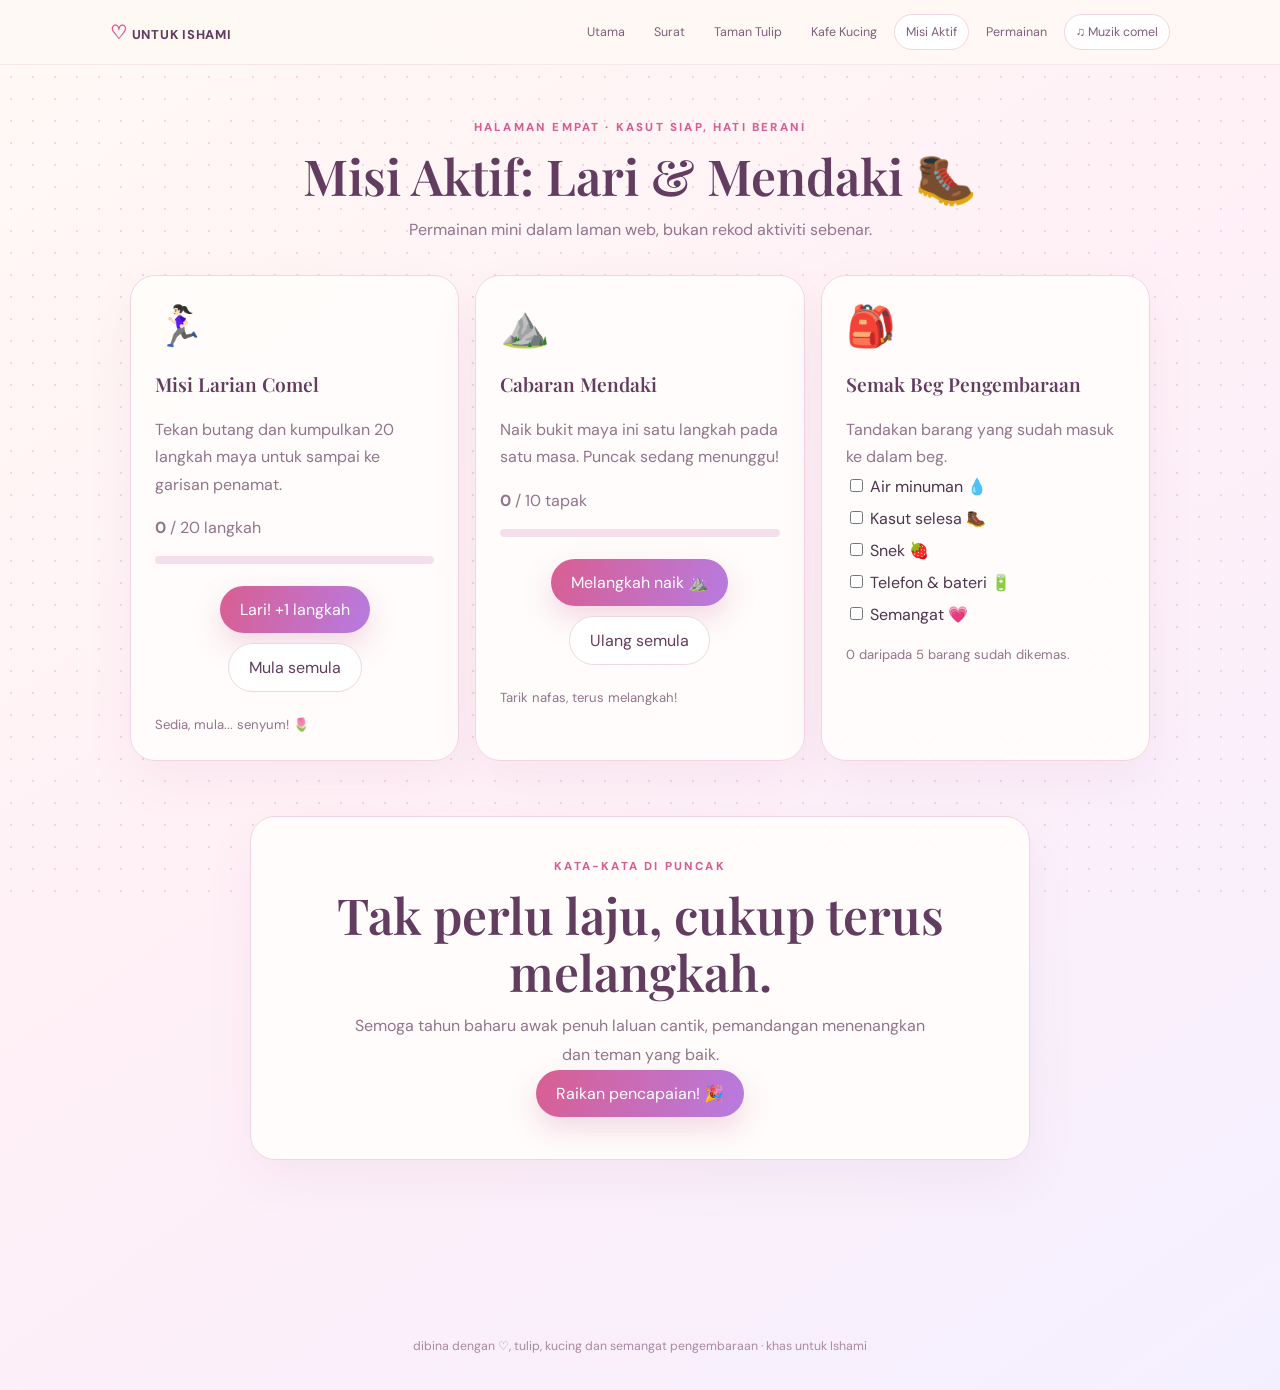
==== adventure.html @ d082b0df "Add files via upload" ====
<!doctype html><html lang="ms"><head><meta charset="utf-8"><meta name="viewport" content="width=device-width,initial-scale=1"><meta name="theme-color" content="#fff4f8"><title>Misi Aktif | Untuk Ishami ♡</title><link rel="stylesheet" href="style.css"></head><body><div class="topbar"><nav class="nav"><a class="brand" href="index.html"><span>♡</span> untuk Ishami</a><div class="navlinks"><a class="" href="index.html">Utama</a><a class="" href="letter.html">Surat</a><a class="" href="garden.html">Taman Tulip</a><a class="" href="cats.html">Kafe Kucing</a><a class="active" href="adventure.html">Misi Aktif</a><a class="" href="wishes.html">Permainan</a><button class="music-btn" id="musicBtn">♫ Muzik comel</button></div></nav></div><main class="section wrap"><div class="section-head"><div class="kicker">halaman empat · kasut siap, hati berani</div><h2>Misi Aktif: Lari & Mendaki 🥾</h2><p class="muted">Permainan mini dalam laman web, bukan rekod aktiviti sebenar.</p></div><div class="grid"><article class="card"><span class="big">🏃🏻‍♀️</span><h3>Misi Larian Comel</h3><p>Tekan butang dan kumpulkan 20 langkah maya untuk sampai ke garisan penamat.</p><div class="divider"></div><p><strong id="runScore">0</strong> / 20 langkah</p><div class="progress"><span id="runProgress"></span></div><div class="actions"><button class="btn" id="runStep">Lari! +1 langkah</button><button class="btn secondary" id="runReset">Mula semula</button></div><p class="tiny" id="runMessage">Sedia, mula... senyum! 🌷</p></article><article class="card"><span class="big">⛰️</span><h3>Cabaran Mendaki</h3><p>Naik bukit maya ini satu langkah pada satu masa. Puncak sedang menunggu!</p><div class="divider"></div><p><strong id="hikeScore">0</strong> / 10 tapak</p><div class="progress"><span id="hikeProgress"></span></div><div class="actions"><button class="btn" id="hikeStep">Melangkah naik ⛰️</button><button class="btn secondary" id="hikeReset">Ulang semula</button></div><p class="tiny" id="hikeMessage">Tarik nafas, terus melangkah!</p></article><article class="card"><span class="big">🎒</span><h3>Semak Beg Pengembaraan</h3><p>Tandakan barang yang sudah masuk ke dalam beg.</p><div class="divider"></div><label><input type="checkbox"> Air minuman 💧</label><br><label><input type="checkbox"> Kasut selesa 🥾</label><br><label><input type="checkbox"> Snek 🍓</label><br><label><input type="checkbox"> Telefon & bateri 🔋</label><br><label><input type="checkbox"> Semangat 💗</label><p class="tiny" id="packMessage">0 daripada 5 barang sudah dikemas.</p></article></div><section class="section"><div class="panel section-head"><div class="kicker">kata-kata di puncak</div><h2>Tak perlu laju, cukup terus melangkah.</h2><p class="muted">Semoga tahun baharu awak penuh laluan cantik, pemandangan menenangkan dan teman yang baik.</p><button class="btn" data-burst>Raikan pencapaian! 🎉</button></div></section></main><script>(function(){let r=0,h=0;function paint(){document.getElementById('runScore').textContent=r;document.getElementById('runProgress').style.width=r/20*100+'%';document.getElementById('runMessage').textContent=r===20?'GARISAN PENAMAT! Hebatnya awak! 🏅':'Teruskan! Setiap langkah bawa awak lebih dekat. 🏃🏻‍♀️';document.getElementById('hikeScore').textContent=h;document.getElementById('hikeProgress').style.width=h/10*100+'%';document.getElementById('hikeMessage').textContent=h===10?'AWAK TIBA DI PUNCAK! Nikmati pemandangan! 🏔️':'Satu langkah lagi menuju puncak. ⛰️'}document.getElementById('runStep').onclick=()=>{if(r<20)r++;paint();if(r===20)burst()};document.getElementById('hikeStep').onclick=()=>{if(h<10)h++;paint();if(h===10)burst()};document.getElementById('runReset').onclick=()=>{r=0;paint()};document.getElementById('hikeReset').onclick=()=>{h=0;paint()};document.querySelectorAll('input[type=checkbox]').forEach(c=>c.onchange=()=>{let n=[...document.querySelectorAll('input[type=checkbox]')].filter(x=>x.checked).length;document.getElementById('packMessage').textContent=n+' daripada 5 barang sudah dikemas.'})})();</script><footer class="footer">dibina dengan ♡, tulip, kucing dan semangat pengembaraan · khas untuk Ishami</footer><script src="script.js"></script></body></html>
---- style.css ----
@import url('https://fonts.googleapis.com/css2?family=DM+Sans:wght@400;600;700&family=Great+Vibes&family=Playfair+Display:wght@500;600;700&display=swap');
:root{--pink:#f5a9c8;--rose:#d85d91;--plum:#633d60;--ink:#4e354d;--muted:#92748b;--line:#f0d5e2}*{box-sizing:border-box}body{margin:0;color:var(--ink);font-family:'DM Sans',sans-serif;background:linear-gradient(145deg,#fff9f5,#fff0f7 50%,#f4efff);min-height:100vh}body:before{content:'';position:fixed;inset:0;z-index:-1;opacity:.22;background-image:radial-gradient(#d85d91 1px,transparent 1px);background-size:22px 22px}a{color:inherit;text-decoration:none}button,input{font:inherit}button{cursor:pointer}.topbar{position:sticky;top:0;background:#fff9f5e8;backdrop-filter:blur(15px);border-bottom:1px solid #f0d5e280;z-index:9}.nav{max-width:1100px;margin:auto;padding:14px 20px;display:flex;justify-content:space-between;align-items:center;gap:12px;flex-wrap:wrap}.brand{font-weight:800;text-transform:uppercase;letter-spacing:.06em;font-size:.8rem;color:var(--plum)}.brand span{color:var(--rose);font-size:1.2rem}.navlinks{display:flex;gap:5px;align-items:center;flex-wrap:wrap}.navlinks a,.music-btn{font-size:.78rem;padding:9px 11px;border:1px solid transparent;border-radius:99px;color:#805f7b;background:transparent}.navlinks a.active,.navlinks a:hover,.music-btn{background:#fff;border-color:var(--line)}.wrap{width:min(1020px,calc(100% - 34px));margin:auto}.hero{min-height:78vh;display:grid;place-items:center;text-align:center;padding:65px 0;position:relative}.hero-inner{max-width:780px;z-index:1}.eyebrow,.kicker{font-size:.72rem;letter-spacing:.19em;text-transform:uppercase;font-weight:800;color:var(--rose)}h1{font:400 clamp(4.5rem,12vw,8rem)/.98 'Great Vibes',cursive;color:#b64d80;margin:20px 0;text-shadow:0 8px 30px #e9a4c633}h2{font:600 clamp(2rem,5vw,3.1rem)/1.15 'Playfair Display',serif;color:var(--plum);margin:12px 0}h3{font:600 1.2rem 'Playfair Display',serif;color:var(--plum)}.lead{font:500 clamp(1.1rem,3vw,1.5rem)/1.6 'Playfair Display',serif;color:#76556e;max-width:650px;margin:0 auto 14px}.muted{color:var(--muted);line-height:1.8}.tiny{font-size:.82rem;color:#987d94;line-height:1.7}.btn{border:0;border-radius:99px;padding:13px 20px;background:linear-gradient(110deg,#d95e91,#b77be1);color:white;box-shadow:0 12px 28px #cf78a044;display:inline-flex;justify-content:center;align-items:center;gap:7px}.btn.secondary{background:#fff;color:var(--plum);border:1px solid var(--line);box-shadow:none}.actions{display:flex;justify-content:center;gap:10px;flex-wrap:wrap;margin:22px 0}.float{position:absolute;animation:drift 6s ease-in-out infinite;font-size:3rem}.f1{top:14%;left:8%}.f2{top:20%;right:8%;animation-delay:-2s}.f3{bottom:12%;left:14%;animation-delay:-3s}.f4{bottom:14%;right:13%;animation-delay:-1s}@keyframes drift{50%{transform:translateY(-16px) rotate(8deg)}}.section{padding:55px 0 75px}.section-head{text-align:center;margin-bottom:30px}.section-head .muted{max-width:600px;margin:auto}.grid{display:grid;grid-template-columns:repeat(3,1fr);gap:16px}.card,.panel{background:#fffdfbe8;border:1px solid var(--line);border-radius:25px;padding:24px;box-shadow:0 18px 50px #9c5b8212}.card{transition:transform .2s}.card:hover{transform:translateY(-5px)}.card .big{font-size:2.5rem;display:block;margin-bottom:12px}.card p{color:var(--muted);line-height:1.7;margin-bottom:0}.panel{max-width:780px;margin:auto;padding:clamp(22px,5vw,42px)}.letter-text{font:1.06rem/2 'Playfair Display',serif;color:#76556e}.signature{font:2.7rem 'Great Vibes',cursive;color:#bd5c8b}.hidden{display:none}.hidden.show{display:block;animation:fade .5s ease}@keyframes fade{from{opacity:0;transform:translateY(10px)}to{opacity:1;transform:translateY(0)}}.footer{text-align:center;padding:28px 14px 36px;color:#aa8aa2;font-size:.77rem}.countdown{display:flex;justify-content:center;gap:9px;flex-wrap:wrap;margin:23px 0}.time-box{min-width:74px;padding:13px;background:#fff;border:1px solid var(--line);border-radius:17px}.time-box strong{display:block;font:600 1.7rem 'Playfair Display',serif;color:#b64d80}.time-box span{font-size:.65rem;text-transform:uppercase;letter-spacing:.1em;color:#96728e}.pill{display:inline-block;padding:7px 11px;background:white;border:1px solid var(--line);border-radius:99px;font-size:.78rem}.garden,.cat-grid{display:grid;grid-template-columns:repeat(4,1fr);gap:12px}.flower,.cat{background:#fff;border:1px solid var(--line);border-radius:22px;padding:17px;text-align:center}.flower{min-height:115px;font-size:2.2rem}.flower small{display:block;font-size:.7rem;color:var(--muted)}.cat-grid{grid-template-columns:repeat(3,1fr)}.cat{cursor:pointer}.cat-face{display:block;font-size:3.5rem}.cat p{font-size:.87rem;color:var(--muted);line-height:1.6}.status{text-align:center;color:var(--rose);font-weight:700;min-height:28px;margin:20px 0}.progress{height:8px;background:#f5dfeb;border-radius:99px;overflow:hidden;margin:15px 0}.progress span{display:block;height:100%;width:0;background:linear-gradient(90deg,#d95e91,#b77be1);transition:width .2s}.jar{display:block;text-align:center;font-size:5rem}.wish-output{text-align:center;min-height:75px;display:grid;place-items:center;font:1.2rem/1.6 'Playfair Display',serif;color:#855d7d}.quiz-options{display:flex;flex-wrap:wrap;justify-content:center;gap:10px;margin:20px 0}.quiz-options button{border:1px solid var(--line);background:#fff;border-radius:99px;padding:11px 15px;color:var(--plum)}.answer{text-align:center;color:var(--rose);min-height:25px}.sparkle{position:fixed;pointer-events:none;z-index:99;font-size:18px;animation:pop 1s forwards}@keyframes pop{to{opacity:0;transform:translate(var(--dx),var(--dy)) rotate(160deg) scale(1.5)}}label{line-height:2}@media(max-width:760px){.nav{align-items:flex-start}.grid{grid-template-columns:1fr}.cat-grid{grid-template-columns:repeat(2,1fr)}.garden{grid-template-columns:repeat(2,1fr)}.float{font-size:2rem}.f1{left:2%}.f2{right:2%}.f3{left:5%}.f4{right:5%}}@media(prefers-reduced-motion:reduce){*{animation-duration:.01ms!important;scroll-behavior:auto!important;transition:none!important}}
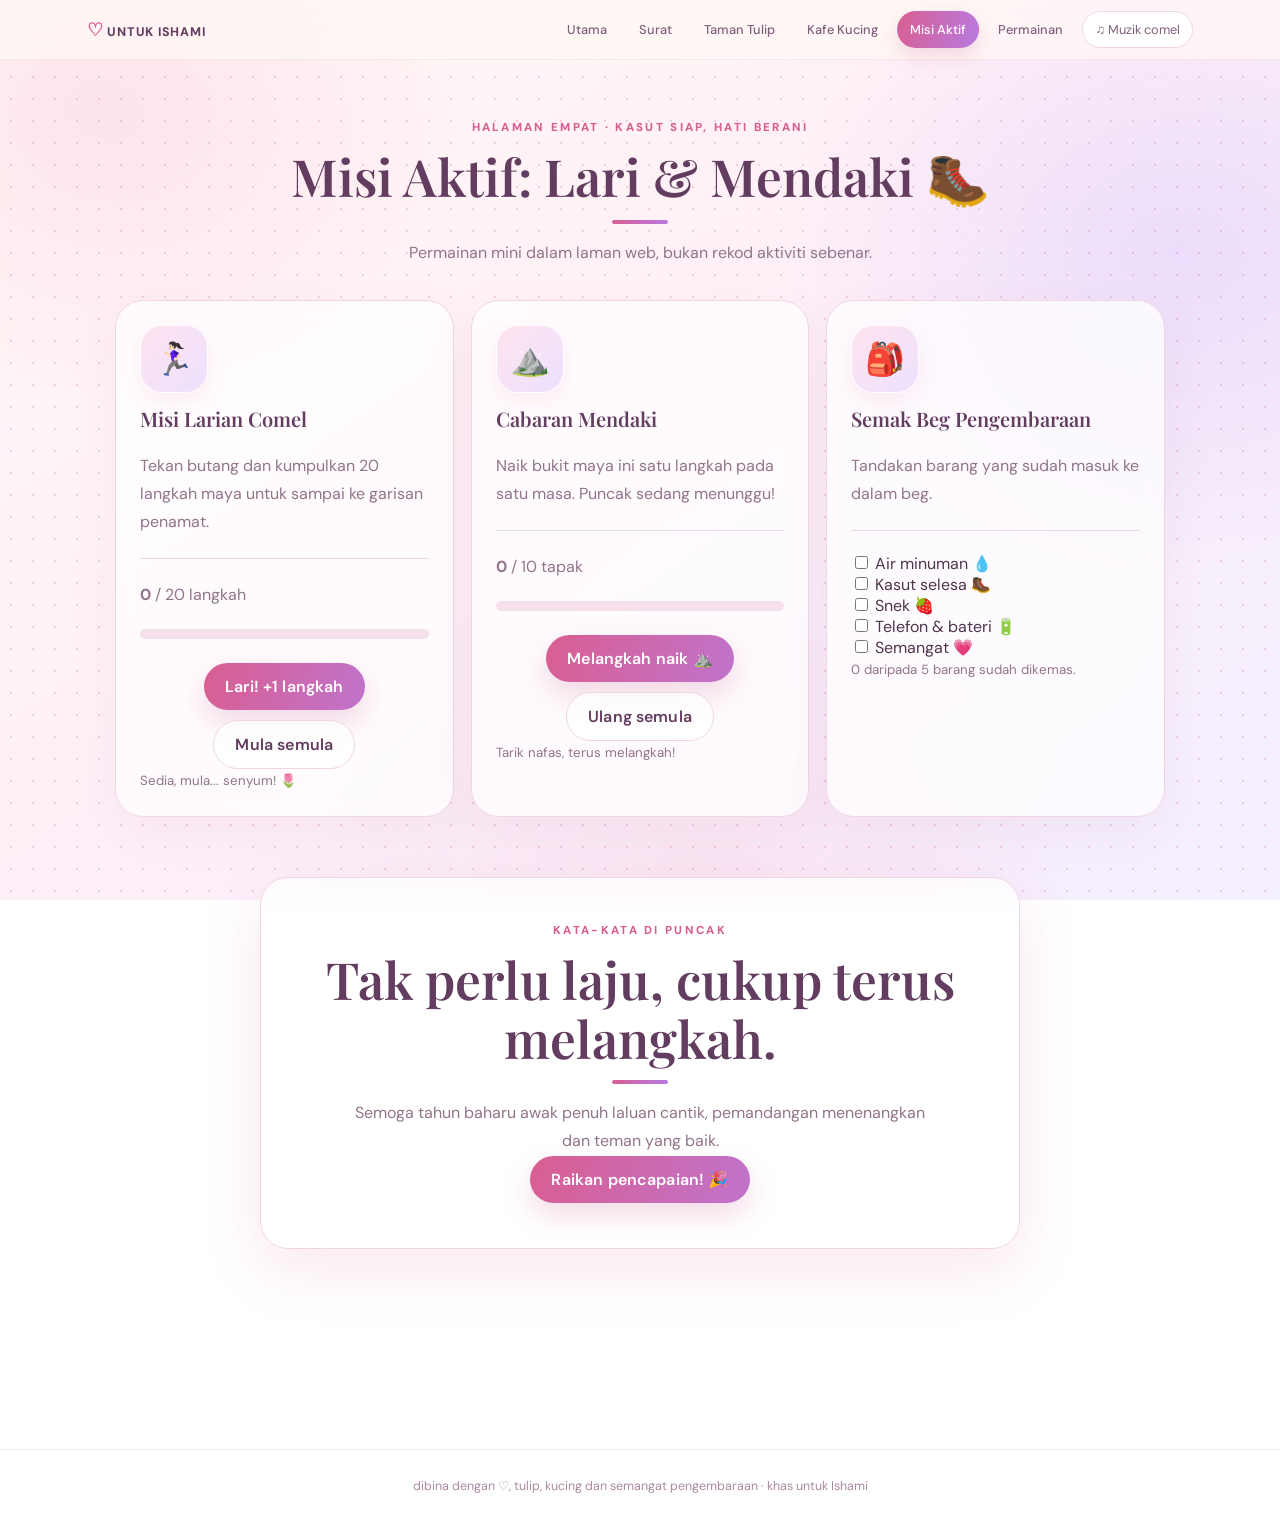
==== commit 76dde05e: "Add files via upload" ====
--- a/adventure.html
+++ b/adventure.html
@@ -1 +1 @@
-<!doctype html><html lang="ms"><head><meta charset="utf-8"><meta name="viewport" content="width=device-width,initial-scale=1"><meta name="theme-color" content="#fff4f8"><title>Misi Aktif | Untuk Ishami ♡</title><link rel="stylesheet" href="style.css"></head><body><div class="topbar"><nav class="nav"><a class="brand" href="index.html"><span>♡</span> untuk Ishami</a><div class="navlinks"><a class="" href="index.html">Utama</a><a class="" href="letter.html">Surat</a><a class="" href="garden.html">Taman Tulip</a><a class="" href="cats.html">Kafe Kucing</a><a class="active" href="adventure.html">Misi Aktif</a><a class="" href="wishes.html">Permainan</a><button class="music-btn" id="musicBtn">♫ Muzik comel</button></div></nav></div><main class="section wrap"><div class="section-head"><div class="kicker">halaman empat · kasut siap, hati berani</div><h2>Misi Aktif: Lari & Mendaki 🥾</h2><p class="muted">Permainan mini dalam laman web, bukan rekod aktiviti sebenar.</p></div><div class="grid"><article class="card"><span class="big">🏃🏻‍♀️</span><h3>Misi Larian Comel</h3><p>Tekan butang dan kumpulkan 20 langkah maya untuk sampai ke garisan penamat.</p><div class="divider"></div><p><strong id="runScore">0</strong> / 20 langkah</p><div class="progress"><span id="runProgress"></span></div><div class="actions"><button class="btn" id="runStep">Lari! +1 langkah</button><button class="btn secondary" id="runReset">Mula semula</button></div><p class="tiny" id="runMessage">Sedia, mula... senyum! 🌷</p></article><article class="card"><span class="big">⛰️</span><h3>Cabaran Mendaki</h3><p>Naik bukit maya ini satu langkah pada satu masa. Puncak sedang menunggu!</p><div class="divider"></div><p><strong id="hikeScore">0</strong> / 10 tapak</p><div class="progress"><span id="hikeProgress"></span></div><div class="actions"><button class="btn" id="hikeStep">Melangkah naik ⛰️</button><button class="btn secondary" id="hikeReset">Ulang semula</button></div><p class="tiny" id="hikeMessage">Tarik nafas, terus melangkah!</p></article><article class="card"><span class="big">🎒</span><h3>Semak Beg Pengembaraan</h3><p>Tandakan barang yang sudah masuk ke dalam beg.</p><div class="divider"></div><label><input type="checkbox"> Air minuman 💧</label><br><label><input type="checkbox"> Kasut selesa 🥾</label><br><label><input type="checkbox"> Snek 🍓</label><br><label><input type="checkbox"> Telefon & bateri 🔋</label><br><label><input type="checkbox"> Semangat 💗</label><p class="tiny" id="packMessage">0 daripada 5 barang sudah dikemas.</p></article></div><section class="section"><div class="panel section-head"><div class="kicker">kata-kata di puncak</div><h2>Tak perlu laju, cukup terus melangkah.</h2><p class="muted">Semoga tahun baharu awak penuh laluan cantik, pemandangan menenangkan dan teman yang baik.</p><button class="btn" data-burst>Raikan pencapaian! 🎉</button></div></section></main><script>(function(){let r=0,h=0;function paint(){document.getElementById('runScore').textContent=r;document.getElementById('runProgress').style.width=r/20*100+'%';document.getElementById('runMessage').textContent=r===20?'GARISAN PENAMAT! Hebatnya awak! 🏅':'Teruskan! Setiap langkah bawa awak lebih dekat. 🏃🏻‍♀️';document.getElementById('hikeScore').textContent=h;document.getElementById('hikeProgress').style.width=h/10*100+'%';document.getElementById('hikeMessage').textContent=h===10?'AWAK TIBA DI PUNCAK! Nikmati pemandangan! 🏔️':'Satu langkah lagi menuju puncak. ⛰️'}document.getElementById('runStep').onclick=()=>{if(r<20)r++;paint();if(r===20)burst()};document.getElementById('hikeStep').onclick=()=>{if(h<10)h++;paint();if(h===10)burst()};document.getElementById('runReset').onclick=()=>{r=0;paint()};document.getElementById('hikeReset').onclick=()=>{h=0;paint()};document.querySelectorAll('input[type=checkbox]').forEach(c=>c.onchange=()=>{let n=[...document.querySelectorAll('input[type=checkbox]')].filter(x=>x.checked).length;document.getElementById('packMessage').textContent=n+' daripada 5 barang sudah dikemas.'})})();</script><footer class="footer">dibina dengan ♡, tulip, kucing dan semangat pengembaraan · khas untuk Ishami</footer><script src="script.js"></script></body></html>+<!doctype html><html lang="ms"><head><meta charset="utf-8"><meta name="viewport" content="width=device-width,initial-scale=1"><meta name="theme-color" content="#fff4f8"><title>Misi Aktif | Untuk Ishami ♡</title><script src="lock.js"></script><link rel="stylesheet" href="style.css"></head><body><div class="topbar"><nav class="nav"><a class="brand" href="index.html"><span>♡</span> untuk Ishami</a><div class="navlinks"><a class="" href="index.html">Utama</a><a class="" href="letter.html">Surat</a><a class="" href="garden.html">Taman Tulip</a><a class="" href="cats.html">Kafe Kucing</a><a class="active" href="adventure.html">Misi Aktif</a><a class="" href="wishes.html">Permainan</a><button class="music-btn" id="musicBtn">♫ Muzik comel</button></div></nav></div><main class="section wrap"><div class="section-head"><div class="kicker">halaman empat · kasut siap, hati berani</div><h2>Misi Aktif: Lari & Mendaki 🥾</h2><p class="muted">Permainan mini dalam laman web, bukan rekod aktiviti sebenar.</p></div><div class="grid"><article class="card"><span class="big">🏃🏻‍♀️</span><h3>Misi Larian Comel</h3><p>Tekan butang dan kumpulkan 20 langkah maya untuk sampai ke garisan penamat.</p><div class="divider"></div><p><strong id="runScore">0</strong> / 20 langkah</p><div class="progress"><span id="runProgress"></span></div><div class="actions"><button class="btn" id="runStep">Lari! +1 langkah</button><button class="btn secondary" id="runReset">Mula semula</button></div><p class="tiny" id="runMessage">Sedia, mula... senyum! 🌷</p></article><article class="card"><span class="big">⛰️</span><h3>Cabaran Mendaki</h3><p>Naik bukit maya ini satu langkah pada satu masa. Puncak sedang menunggu!</p><div class="divider"></div><p><strong id="hikeScore">0</strong> / 10 tapak</p><div class="progress"><span id="hikeProgress"></span></div><div class="actions"><button class="btn" id="hikeStep">Melangkah naik ⛰️</button><button class="btn secondary" id="hikeReset">Ulang semula</button></div><p class="tiny" id="hikeMessage">Tarik nafas, terus melangkah!</p></article><article class="card"><span class="big">🎒</span><h3>Semak Beg Pengembaraan</h3><p>Tandakan barang yang sudah masuk ke dalam beg.</p><div class="divider"></div><label><input type="checkbox"> Air minuman 💧</label><br><label><input type="checkbox"> Kasut selesa 🥾</label><br><label><input type="checkbox"> Snek 🍓</label><br><label><input type="checkbox"> Telefon & bateri 🔋</label><br><label><input type="checkbox"> Semangat 💗</label><p class="tiny" id="packMessage">0 daripada 5 barang sudah dikemas.</p></article></div><section class="section"><div class="panel section-head"><div class="kicker">kata-kata di puncak</div><h2>Tak perlu laju, cukup terus melangkah.</h2><p class="muted">Semoga tahun baharu awak penuh laluan cantik, pemandangan menenangkan dan teman yang baik.</p><button class="btn" data-burst>Raikan pencapaian! 🎉</button></div></section></main><script>(function(){let r=0,h=0;function paint(){document.getElementById('runScore').textContent=r;document.getElementById('runProgress').style.width=r/20*100+'%';document.getElementById('runMessage').textContent=r===20?'GARISAN PENAMAT! Hebatnya awak! 🏅':'Teruskan! Setiap langkah bawa awak lebih dekat. 🏃🏻‍♀️';document.getElementById('hikeScore').textContent=h;document.getElementById('hikeProgress').style.width=h/10*100+'%';document.getElementById('hikeMessage').textContent=h===10?'AWAK TIBA DI PUNCAK! Nikmati pemandangan! 🏔️':'Satu langkah lagi menuju puncak. ⛰️'}document.getElementById('runStep').onclick=()=>{if(r<20)r++;paint();if(r===20)burst()};document.getElementById('hikeStep').onclick=()=>{if(h<10)h++;paint();if(h===10)burst()};document.getElementById('runReset').onclick=()=>{r=0;paint()};document.getElementById('hikeReset').onclick=()=>{h=0;paint()};document.querySelectorAll('input[type=checkbox]').forEach(c=>c.onchange=()=>{let n=[...document.querySelectorAll('input[type=checkbox]')].filter(x=>x.checked).length;document.getElementById('packMessage').textContent=n+' daripada 5 barang sudah dikemas.'})})();</script><footer class="footer">dibina dengan ♡, tulip, kucing dan semangat pengembaraan · khas untuk Ishami</footer><script src="script.js"></script></body></html>
--- a/style.css
+++ b/style.css
@@ -1,2 +1,72 @@
-@import url('https://fonts.googleapis.com/css2?family=DM+Sans:wght@400;600;700&family=Great+Vibes&family=Playfair+Display:wght@500;600;700&display=swap');
-:root{--pink:#f5a9c8;--rose:#d85d91;--plum:#633d60;--ink:#4e354d;--muted:#92748b;--line:#f0d5e2}*{box-sizing:border-box}body{margin:0;color:var(--ink);font-family:'DM Sans',sans-serif;background:linear-gradient(145deg,#fff9f5,#fff0f7 50%,#f4efff);min-height:100vh}body:before{content:'';position:fixed;inset:0;z-index:-1;opacity:.22;background-image:radial-gradient(#d85d91 1px,transparent 1px);background-size:22px 22px}a{color:inherit;text-decoration:none}button,input{font:inherit}button{cursor:pointer}.topbar{position:sticky;top:0;background:#fff9f5e8;backdrop-filter:blur(15px);border-bottom:1px solid #f0d5e280;z-index:9}.nav{max-width:1100px;margin:auto;padding:14px 20px;display:flex;justify-content:space-between;align-items:center;gap:12px;flex-wrap:wrap}.brand{font-weight:800;text-transform:uppercase;letter-spacing:.06em;font-size:.8rem;color:var(--plum)}.brand span{color:var(--rose);font-size:1.2rem}.navlinks{display:flex;gap:5px;align-items:center;flex-wrap:wrap}.navlinks a,.music-btn{font-size:.78rem;padding:9px 11px;border:1px solid transparent;border-radius:99px;color:#805f7b;background:transparent}.navlinks a.active,.navlinks a:hover,.music-btn{background:#fff;border-color:var(--line)}.wrap{width:min(1020px,calc(100% - 34px));margin:auto}.hero{min-height:78vh;display:grid;place-items:center;text-align:center;padding:65px 0;position:relative}.hero-inner{max-width:780px;z-index:1}.eyebrow,.kicker{font-size:.72rem;letter-spacing:.19em;text-transform:uppercase;font-weight:800;color:var(--rose)}h1{font:400 clamp(4.5rem,12vw,8rem)/.98 'Great Vibes',cursive;color:#b64d80;margin:20px 0;text-shadow:0 8px 30px #e9a4c633}h2{font:600 clamp(2rem,5vw,3.1rem)/1.15 'Playfair Display',serif;color:var(--plum);margin:12px 0}h3{font:600 1.2rem 'Playfair Display',serif;color:var(--plum)}.lead{font:500 clamp(1.1rem,3vw,1.5rem)/1.6 'Playfair Display',serif;color:#76556e;max-width:650px;margin:0 auto 14px}.muted{color:var(--muted);line-height:1.8}.tiny{font-size:.82rem;color:#987d94;line-height:1.7}.btn{border:0;border-radius:99px;padding:13px 20px;background:linear-gradient(110deg,#d95e91,#b77be1);color:white;box-shadow:0 12px 28px #cf78a044;display:inline-flex;justify-content:center;align-items:center;gap:7px}.btn.secondary{background:#fff;color:var(--plum);border:1px solid var(--line);box-shadow:none}.actions{display:flex;justify-content:center;gap:10px;flex-wrap:wrap;margin:22px 0}.float{position:absolute;animation:drift 6s ease-in-out infinite;font-size:3rem}.f1{top:14%;left:8%}.f2{top:20%;right:8%;animation-delay:-2s}.f3{bottom:12%;left:14%;animation-delay:-3s}.f4{bottom:14%;right:13%;animation-delay:-1s}@keyframes drift{50%{transform:translateY(-16px) rotate(8deg)}}.section{padding:55px 0 75px}.section-head{text-align:center;margin-bottom:30px}.section-head .muted{max-width:600px;margin:auto}.grid{display:grid;grid-template-columns:repeat(3,1fr);gap:16px}.card,.panel{background:#fffdfbe8;border:1px solid var(--line);border-radius:25px;padding:24px;box-shadow:0 18px 50px #9c5b8212}.card{transition:transform .2s}.card:hover{transform:translateY(-5px)}.card .big{font-size:2.5rem;display:block;margin-bottom:12px}.card p{color:var(--muted);line-height:1.7;margin-bottom:0}.panel{max-width:780px;margin:auto;padding:clamp(22px,5vw,42px)}.letter-text{font:1.06rem/2 'Playfair Display',serif;color:#76556e}.signature{font:2.7rem 'Great Vibes',cursive;color:#bd5c8b}.hidden{display:none}.hidden.show{display:block;animation:fade .5s ease}@keyframes fade{from{opacity:0;transform:translateY(10px)}to{opacity:1;transform:translateY(0)}}.footer{text-align:center;padding:28px 14px 36px;color:#aa8aa2;font-size:.77rem}.countdown{display:flex;justify-content:center;gap:9px;flex-wrap:wrap;margin:23px 0}.time-box{min-width:74px;padding:13px;background:#fff;border:1px solid var(--line);border-radius:17px}.time-box strong{display:block;font:600 1.7rem 'Playfair Display',serif;color:#b64d80}.time-box span{font-size:.65rem;text-transform:uppercase;letter-spacing:.1em;color:#96728e}.pill{display:inline-block;padding:7px 11px;background:white;border:1px solid var(--line);border-radius:99px;font-size:.78rem}.garden,.cat-grid{display:grid;grid-template-columns:repeat(4,1fr);gap:12px}.flower,.cat{background:#fff;border:1px solid var(--line);border-radius:22px;padding:17px;text-align:center}.flower{min-height:115px;font-size:2.2rem}.flower small{display:block;font-size:.7rem;color:var(--muted)}.cat-grid{grid-template-columns:repeat(3,1fr)}.cat{cursor:pointer}.cat-face{display:block;font-size:3.5rem}.cat p{font-size:.87rem;color:var(--muted);line-height:1.6}.status{text-align:center;color:var(--rose);font-weight:700;min-height:28px;margin:20px 0}.progress{height:8px;background:#f5dfeb;border-radius:99px;overflow:hidden;margin:15px 0}.progress span{display:block;height:100%;width:0;background:linear-gradient(90deg,#d95e91,#b77be1);transition:width .2s}.jar{display:block;text-align:center;font-size:5rem}.wish-output{text-align:center;min-height:75px;display:grid;place-items:center;font:1.2rem/1.6 'Playfair Display',serif;color:#855d7d}.quiz-options{display:flex;flex-wrap:wrap;justify-content:center;gap:10px;margin:20px 0}.quiz-options button{border:1px solid var(--line);background:#fff;border-radius:99px;padding:11px 15px;color:var(--plum)}.answer{text-align:center;color:var(--rose);min-height:25px}.sparkle{position:fixed;pointer-events:none;z-index:99;font-size:18px;animation:pop 1s forwards}@keyframes pop{to{opacity:0;transform:translate(var(--dx),var(--dy)) rotate(160deg) scale(1.5)}}label{line-height:2}@media(max-width:760px){.nav{align-items:flex-start}.grid{grid-template-columns:1fr}.cat-grid{grid-template-columns:repeat(2,1fr)}.garden{grid-template-columns:repeat(2,1fr)}.float{font-size:2rem}.f1{left:2%}.f2{right:2%}.f3{left:5%}.f4{right:5%}}@media(prefers-reduced-motion:reduce){*{animation-duration:.01ms!important;scroll-behavior:auto!important;transition:none!important}}+
+@import url('https://fonts.googleapis.com/css2?family=DM+Sans:wght@400;500;600;700&family=Great+Vibes&family=Playfair+Display:wght@500;600;700&display=swap');
+:root{--rose:#d85d91;--rose2:#f5a9c8;--plum:#633d60;--ink:#4e354d;--muted:#92748b;--cream:#fff9f5;--lilac:#eee5ff;--card:#fffdfbe8;--line:#f0d5e2;--shadow:0 18px 50px #9c5b8212}
+*{box-sizing:border-box}html{scroll-behavior:smooth}body{margin:0;min-height:100vh;color:var(--ink);font-family:"DM Sans",sans-serif;background:linear-gradient(145deg,#fff9f5,#fff0f7 48%,#f4efff);overflow-x:hidden}
+body:before{content:"";position:fixed;inset:0;z-index:-1;pointer-events:none;opacity:.25;background-image:radial-gradient(#d85d91 1px,transparent 1px);background-size:22px 22px}
+a{color:inherit;text-decoration:none}button,input{font:inherit}button{cursor:pointer}.topbar{position:sticky;top:0;z-index:20;background:#fff9f5d9;backdrop-filter:blur(16px);border-bottom:1px solid #f0d5e280}.nav{max-width:1150px;margin:auto;padding:13px 22px;display:flex;align-items:center;justify-content:space-between;gap:15px}.brand{font-weight:800;letter-spacing:.06em;font-size:.78rem;text-transform:uppercase;color:var(--plum);white-space:nowrap}.brand span{color:var(--rose);font-size:1.1rem}.navlinks{display:flex;gap:6px;align-items:center;flex-wrap:wrap;justify-content:flex-end}.navlinks a,.music-btn{padding:9px 12px;border-radius:999px;font-size:.8rem;color:#805f7b;border:1px solid transparent;background:transparent}.navlinks a:hover,.navlinks a.active{background:#fff;border-color:var(--line);color:var(--rose)}.music-btn{background:#fff;border-color:var(--line)}.wrap{width:min(1050px,calc(100% - 36px));margin:auto}.hero{min-height:78vh;display:grid;place-items:center;text-align:center;padding:75px 0 65px;position:relative}.hero-inner{max-width:800px;position:relative;z-index:1}.eyebrow,.kicker{font-size:.72rem;letter-spacing:.2em;text-transform:uppercase;font-weight:800;color:var(--rose)}h1,h2,h3,p{margin-top:0}h1{font:400 clamp(4.5rem,12vw,8.8rem)/.98 "Great Vibes",cursive;color:#b64d80;margin:20px 0;text-shadow:0 8px 30px #e9a4c633}h2{font:600 clamp(2rem,5vw,3.2rem)/1.15 "Playfair Display",serif;color:var(--plum);margin:12px 0 15px}h3{font:600 1.25rem "Playfair Display",serif;color:var(--plum)}.lead{font:500 clamp(1.1rem,3vw,1.55rem)/1.6 "Playfair Display",serif;color:#76556e;max-width:650px;margin:0 auto 15px}.muted{color:var(--muted);line-height:1.8}.btn{border:0;border-radius:999px;padding:13px 21px;background:linear-gradient(110deg,#d95e91,#b77be1);color:white;box-shadow:0 12px 28px #cf78a044;display:inline-flex;align-items:center;justify-content:center;gap:8px;transition:transform .2s,box-shadow .2s}.btn:hover{transform:translateY(-3px);box-shadow:0 16px 34px #cf78a066}.btn.secondary{background:#fff;color:var(--plum);border:1px solid var(--line);box-shadow:none}.actions{display:flex;justify-content:center;gap:10px;flex-wrap:wrap;margin-top:24px}.float{position:absolute;user-select:none;animation:drift 6s ease-in-out infinite;filter:drop-shadow(0 6px 8px #d879a533)}.f1{top:15%;left:9%;font-size:3.4rem}.f2{top:22%;right:10%;font-size:2.8rem;animation-delay:-2s}.f3{bottom:12%;left:16%;font-size:2.4rem;animation-delay:-3s}.f4{bottom:15%;right:14%;font-size:3.1rem;animation-delay:-1s}@keyframes drift{0%,100%{transform:translateY(0) rotate(-7deg)}50%{transform:translateY(-15px) rotate(8deg)}}.section{padding:60px 0 85px}.section-head{text-align:center;margin-bottom:32px}.section-head .muted{max-width:580px;margin:0 auto}.grid{display:grid;grid-template-columns:repeat(3,minmax(0,1fr));gap:17px}.card{background:var(--card);border:1px solid var(--line);border-radius:25px;padding:24px;box-shadow:var(--shadow);transition:transform .25s,border-color .25s}.card:hover{transform:translateY(-5px);border-color:#e8b6cc}.card .big{font-size:2.5rem;display:block;margin-bottom:12px}.card p{color:var(--muted);line-height:1.75;margin-bottom:0}.panel{max-width:760px;margin:0 auto;background:var(--card);border:1px solid var(--line);border-radius:28px;padding:clamp(24px,5vw,45px);box-shadow:var(--shadow)}.letter-text{font:1.08rem/2 "Playfair Display",serif;color:#76556e}.signature{font:2.7rem "Great Vibes",cursive;color:#bd5c8b;margin-top:18px}.hidden{display:none}.hidden.show{display:block;animation:fadeUp .5s ease both}@keyframes fadeUp{from{opacity:0;transform:translateY(10px)}to{opacity:1;transform:translateY(0)}}.footer{text-align:center;color:#aa8aa2;font-size:.78rem;padding:28px 15px 36px}.pill{display:inline-block;padding:7px 11px;border-radius:999px;background:#fff;border:1px solid var(--line);font-size:.78rem;color:#946a8a}.countdown{display:flex;justify-content:center;gap:10px;flex-wrap:wrap;margin:25px 0}.time-box{min-width:78px;padding:14px 12px;border-radius:18px;background:#fff;border:1px solid var(--line)}.time-box strong{display:block;font:600 1.8rem "Playfair Display",serif;color:#b64d80}.time-box span{font-size:.68rem;text-transform:uppercase;letter-spacing:.12em;color:#96728e}.tiny{font-size:.83rem;color:#987d94;line-height:1.7}.divider{height:1px;background:var(--line);margin:22px 0}.garden{display:grid;grid-template-columns:repeat(4,1fr);gap:12px}.flower{border:1px solid var(--line);border-radius:22px;min-height:130px;background:#fffdfb;display:grid;place-items:center;font-size:2.6rem;transition:transform .2s;position:relative}.flower:hover{transform:rotate(-4deg) scale(1.04)}.flower small{display:block;font-size:.72rem;color:var(--muted);text-align:center;margin-top:5px}.flower .flower-content{text-align:center}.cat-grid{display:grid;grid-template-columns:repeat(3,1fr);gap:14px}.cat{background:#fff;border:1px solid var(--line);border-radius:25px;padding:20px;text-align:center;cursor:pointer;transition:transform .2s}.cat:hover{transform:translateY(-5px) rotate(1deg)}.cat-face{font-size:4rem;display:block}.cat p{color:var(--muted);font-size:.9rem;line-height:1.6}.cat-status{min-height:25px;text-align:center;color:var(--rose);margin-top:20px;font-weight:700}.book-list{display:grid;grid-template-columns:repeat(2,1fr);gap:14px}.book{display:flex;gap:16px;align-items:center;background:#fff;border:1px solid var(--line);border-radius:22px;padding:18px}.book-cover{width:64px;height:90px;flex-shrink:0;border-radius:8px 12px 12px 8px;background:linear-gradient(135deg,#e9c1d5,#b9a4e5);box-shadow:inset 5px 0 #ffffff66;display:grid;place-items:center;font-size:1.8rem}.book:nth-child(2n) .book-cover{background:linear-gradient(135deg,#f4d7a7,#e9a9bd)}.book:nth-child(3n) .book-cover{background:linear-gradient(135deg,#c7e5d5,#b3b0e7)}.book h3{margin:0 0 6px}.book p{font-size:.85rem;color:var(--muted);line-height:1.6;margin:0}.jar{font-size:5rem;display:block;text-align:center;filter:drop-shadow(0 12px 14px #b67ba233)}.wish-output{min-height:95px;display:grid;place-items:center;text-align:center;font:1.25rem/1.6 "Playfair Display",serif;color:#855d7d;margin:18px 0}.quiz-options{display:flex;flex-wrap:wrap;justify-content:center;gap:10px;margin:22px 0}.quiz-options button{border:1px solid var(--line);background:#fff;border-radius:999px;padding:11px 16px;color:var(--plum)}.quiz-options button:hover,.quiz-options button.chosen{background:#fce7f0;border-color:#e9a3c0}.answer{min-height:26px;text-align:center;color:var(--rose);font-weight:700}.sparkle{position:fixed;pointer-events:none;z-index:99;font-size:18px;animation:pop 1s ease-out forwards}@keyframes pop{0%{opacity:1;transform:translate(0,0) scale(.5)}100%{opacity:0;transform:translate(var(--dx),var(--dy)) rotate(160deg) scale(1.5)}}.progress{height:8px;background:#f5dfeb;border-radius:99px;overflow:hidden;margin:20px 0}.progress span{display:block;height:100%;width:0;background:linear-gradient(90deg,#d95e91,#b77be1);transition:width .3s}.endcap{text-align:center;padding:30px 0}.endcap .end-emoji{font-size:2.4rem}@media(max-width:760px){.nav{align-items:flex-start;flex-direction:column}.navlinks{justify-content:flex-start}.navlinks a{padding:8px 10px}.grid{grid-template-columns:1fr}.cat-grid{grid-template-columns:repeat(2,1fr)}.garden{grid-template-columns:repeat(2,1fr)}.book-list{grid-template-columns:1fr}.f1{left:3%;top:13%}.f2{right:3%;top:18%}.f3{left:5%;bottom:8%}.f4{right:5%;bottom:9%}.hero{min-height:75vh}}@media(prefers-reduced-motion:reduce){*,*:before,*:after{animation-duration:.01ms!important;animation-iteration-count:1!important;scroll-behavior:auto!important;transition:none!important}}
+
+/* ===================== GUI UPGRADE ===================== */
+:root{--grad:linear-gradient(110deg,#d95e91,#b77be1);--glass:#ffffffb8;--glow:0 20px 60px #d85d9126}
+body{background:linear-gradient(145deg,#fff9f5,#fff0f7 45%,#f4efff) fixed}
+body:after{content:"";position:fixed;inset:0;z-index:-2;pointer-events:none;background:
+ radial-gradient(520px 420px at 8% 12%,#f9c6dc66,transparent 70%),
+ radial-gradient(560px 460px at 92% 28%,#d3c0ff66,transparent 70%),
+ radial-gradient(520px 420px at 55% 98%,#ffd9e866,transparent 70%)}
+:focus-visible{outline:3px solid #d85d9166;outline-offset:3px;border-radius:12px}
+
+/* nav */
+.topbar{background:#fff9f5b3;backdrop-filter:blur(18px) saturate(1.4)}
+.nav{padding:11px 22px}
+.navlinks a{transition:all .2s;font-weight:500}
+.navlinks a.active{background:var(--grad);color:#fff;border-color:transparent;box-shadow:0 8px 18px #cf78a040}
+.navlinks a:not(.active):hover{transform:translateY(-1px)}
+.music-btn{transition:all .2s}.music-btn:hover,.music-btn[aria-pressed=true]{background:#fce7f0;border-color:#e9a3c0;color:var(--rose)}
+
+/* hero */
+.eyebrow{display:inline-block;padding:7px 14px;border-radius:999px;background:var(--glass);border:1px solid var(--line);box-shadow:0 6px 18px #d85d9110}
+h1{background:linear-gradient(120deg,#c9457f,#a56ad8);-webkit-background-clip:text;background-clip:text;color:transparent;text-shadow:none;filter:drop-shadow(0 8px 22px #e9a4c64d);padding:0 .1em}
+.hero-inner>*{animation:fadeUp .8s ease both}
+.hero-inner>*:nth-child(2){animation-delay:.08s}.hero-inner>*:nth-child(3){animation-delay:.16s}.hero-inner>*:nth-child(4){animation-delay:.24s}.hero-inner>*:nth-child(5){animation-delay:.32s}.hero-inner>*:nth-child(6){animation-delay:.4s}.hero-inner>*:nth-child(7){animation-delay:.48s}
+.btn{font-weight:600;letter-spacing:.01em;background-size:140% 100%;background-position:0 0}
+.btn:hover{background-position:100% 0}.btn:active{transform:translateY(-1px) scale(.98)}
+.btn.secondary{background:var(--glass);backdrop-filter:blur(8px)}
+
+/* countdown boxes */
+.time-box{background:var(--glass);backdrop-filter:blur(10px);border-radius:22px;min-width:88px;padding:16px 14px;box-shadow:0 12px 30px #d85d9114;position:relative;overflow:hidden}
+.time-box:before{content:"";position:absolute;left:0;right:0;top:0;height:4px;background:var(--grad)}
+.time-box strong{font-size:2.1rem;background:var(--grad);-webkit-background-clip:text;background-clip:text;color:transparent;font-variant-numeric:tabular-nums}
+
+/* cards / panels */
+.card{position:relative;overflow:hidden;background:var(--glass);backdrop-filter:blur(10px);border-radius:28px}
+.card:before{content:"";position:absolute;inset:0 0 auto 0;height:4px;background:var(--grad);opacity:0;transition:opacity .25s}
+.card:hover{transform:translateY(-7px);box-shadow:var(--glow)}.card:hover:before{opacity:1}
+.card .big{width:68px;height:68px;border-radius:22px;display:grid;place-items:center;font-size:2rem;background:linear-gradient(135deg,#ffe3ee,#ece1ff);box-shadow:inset 0 0 0 1px #fff,0 8px 20px #d85d9118;transition:transform .3s}
+.card:hover .big{transform:rotate(-8deg) scale(1.08)}
+.panel{background:var(--glass);backdrop-filter:blur(12px);box-shadow:var(--glow)}
+.section-head h2:after{content:"";display:block;width:56px;height:4px;border-radius:9px;margin:14px auto 0;background:var(--grad)}
+.panel.section-head h2:after,.panel .section-head h2:after{margin-top:12px}
+.flower,.cat,.book,.quiz-options button{transition:transform .2s,box-shadow .2s,background .2s,border-color .2s}
+.flower:hover,.cat:hover,.book:hover{box-shadow:var(--glow)}
+.flower.picked{background:linear-gradient(135deg,#ffe3ee,#ece1ff);border-color:#e9a3c0;box-shadow:var(--glow)}
+.cat{background:var(--glass)}.book{background:var(--glass)}.book:hover{transform:translateY(-3px)}
+.progress{height:10px}.footer{border-top:1px solid #f0d5e280;margin-top:30px}
+.endcap{padding:50px 0}
+
+/* mobile nav: one swipeable row */
+@media(max-width:760px){.navlinks{flex-wrap:nowrap;overflow-x:auto;width:100%;padding-bottom:4px;scrollbar-width:none}.navlinks::-webkit-scrollbar{display:none}.navlinks a,.music-btn{white-space:nowrap;flex:none}.time-box{min-width:70px}.time-box strong{font-size:1.7rem}}
+
+/* ===================== LOCK SCREEN ===================== */
+.lock-screen{min-height:100vh;min-height:100dvh;display:grid;place-items:center;padding:28px 18px;position:relative;overflow:hidden;text-align:center}
+.lock-card{position:relative;z-index:1;width:min(640px,100%);padding:clamp(28px,6vw,52px) clamp(18px,5vw,44px);border-radius:36px;background:#ffffffc7;backdrop-filter:blur(16px);border:1px solid #fff;box-shadow:0 30px 80px #b67ba233,inset 0 0 0 1px #f0d5e2;animation:fadeUp .9s ease both}
+.gift{font-size:4.6rem;line-height:1;background:none;border:0;padding:6px;display:inline-block;filter:drop-shadow(0 14px 16px #b67ba24d);animation:bob 3.2s ease-in-out infinite}
+.gift.shake{animation:shake .6s ease}
+@keyframes bob{0%,100%{transform:translateY(0) rotate(-3deg)}50%{transform:translateY(-10px) rotate(3deg)}}
+@keyframes shake{0%,100%{transform:rotate(0)}15%{transform:rotate(-14deg)}35%{transform:rotate(12deg)}55%{transform:rotate(-9deg)}75%{transform:rotate(6deg)}}
+.lock-title{font-size:clamp(3.4rem,13vw,6rem);margin:14px 0 8px}
+.lock-count{margin:22px 0 18px;flex-wrap:nowrap}
+.lock-count .time-box{flex:1;min-width:0;max-width:130px}
+.lock-bar{height:10px;background:#f5dfeb;border-radius:99px;overflow:hidden;margin:6px auto 16px;max-width:420px}
+.lock-bar span{display:block;height:100%;width:3%;border-radius:99px;background:var(--grad);transition:width 1s linear}
+.lk{position:absolute;user-select:none;font-size:2.6rem;animation:drift 6s ease-in-out infinite;filter:drop-shadow(0 6px 8px #d879a533);opacity:.9}
+.lk1{top:9%;left:8%}.lk2{top:16%;right:9%;animation-delay:-2s}.lk3{bottom:12%;left:10%;animation-delay:-4s;font-size:3rem}.lk4{bottom:20%;right:12%;animation-delay:-1s}.lk5{top:52%;left:3%;animation-delay:-3s;font-size:2rem}.lk6{top:44%;right:4%;animation-delay:-5s;font-size:2rem;color:#d85d91}
+@media(max-width:560px){.lk{font-size:1.9rem}.lock-count{gap:7px}.lock-count .time-box{padding:12px 4px;border-radius:16px}.lock-count .time-box strong{font-size:1.5rem}.lock-count .time-box span{font-size:.58rem;letter-spacing:.06em}}
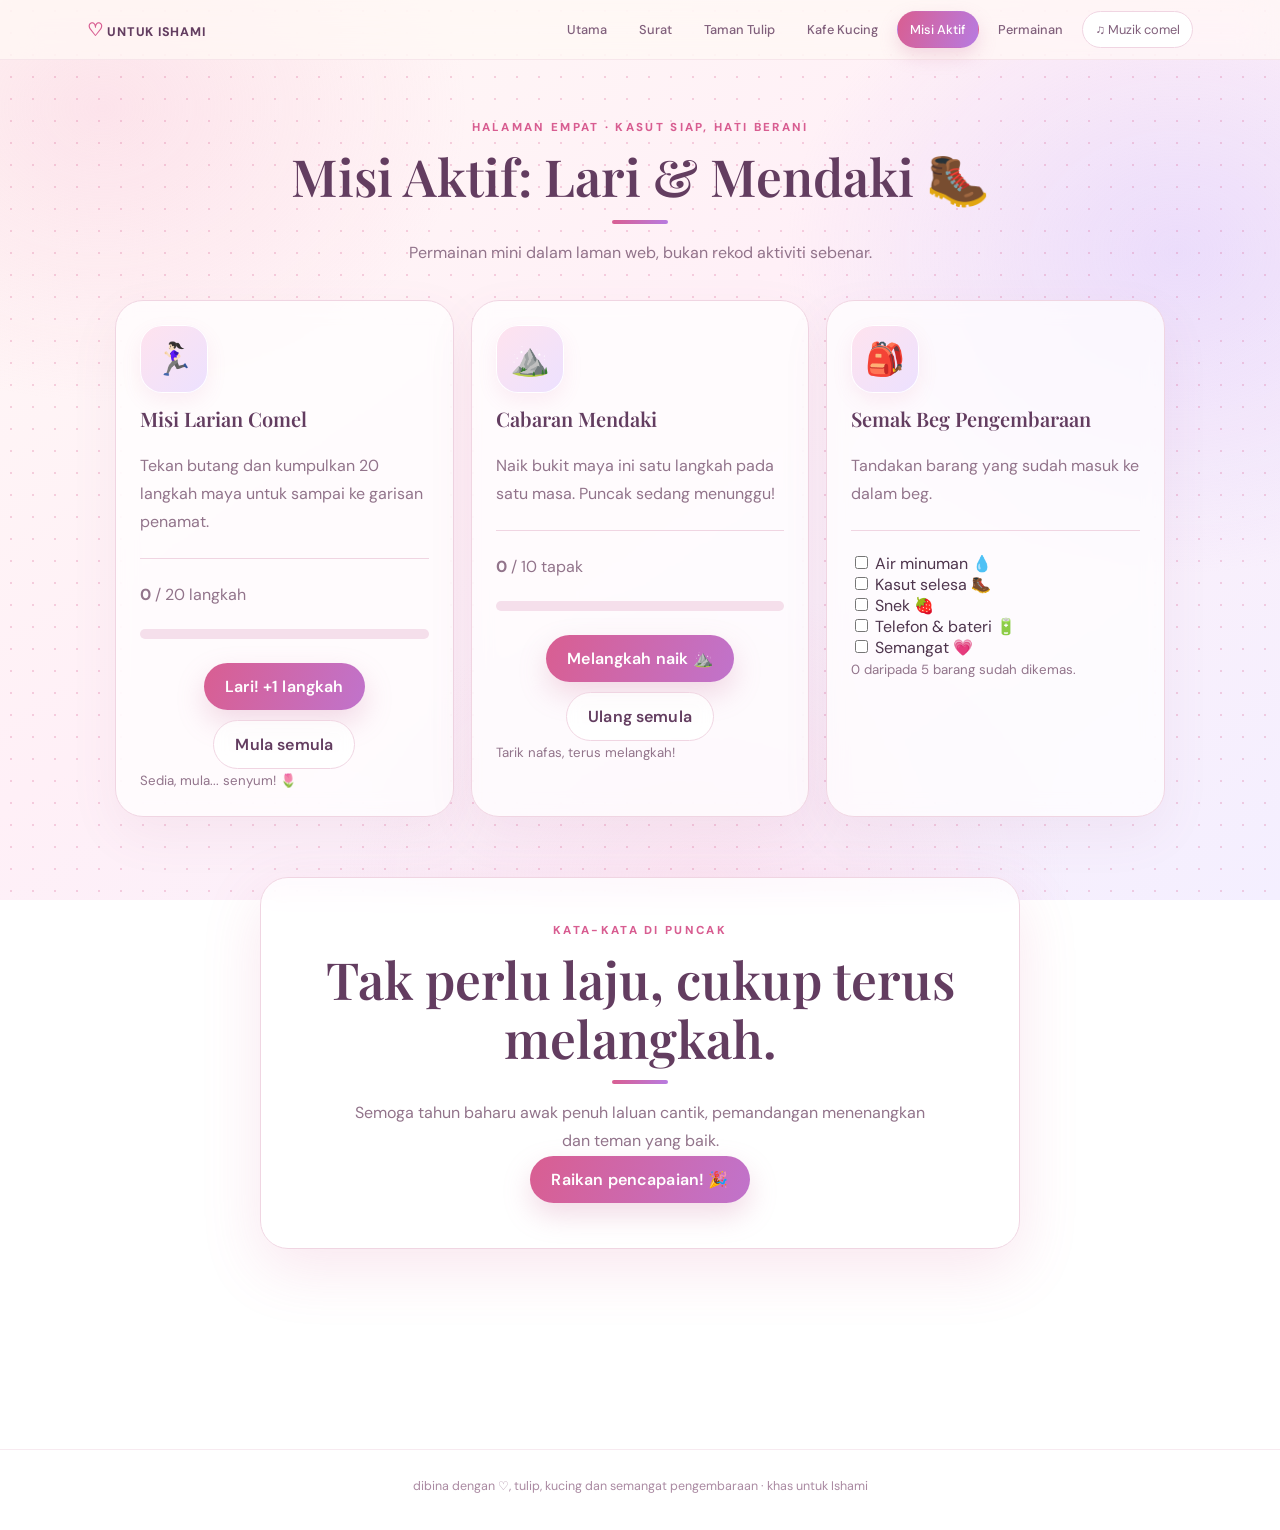
==== commit e0c0dec0: "Add files via upload" ====
--- a/adventure.html
+++ b/adventure.html
@@ -1 +1 @@
-<!doctype html><html lang="ms"><head><meta charset="utf-8"><meta name="viewport" content="width=device-width,initial-scale=1"><meta name="theme-color" content="#fff4f8"><title>Misi Aktif | Untuk Ishami ♡</title><script src="lock.js"></script><link rel="stylesheet" href="style.css"></head><body><div class="topbar"><nav class="nav"><a class="brand" href="index.html"><span>♡</span> untuk Ishami</a><div class="navlinks"><a class="" href="index.html">Utama</a><a class="" href="letter.html">Surat</a><a class="" href="garden.html">Taman Tulip</a><a class="" href="cats.html">Kafe Kucing</a><a class="active" href="adventure.html">Misi Aktif</a><a class="" href="wishes.html">Permainan</a><button class="music-btn" id="musicBtn">♫ Muzik comel</button></div></nav></div><main class="section wrap"><div class="section-head"><div class="kicker">halaman empat · kasut siap, hati berani</div><h2>Misi Aktif: Lari & Mendaki 🥾</h2><p class="muted">Permainan mini dalam laman web, bukan rekod aktiviti sebenar.</p></div><div class="grid"><article class="card"><span class="big">🏃🏻‍♀️</span><h3>Misi Larian Comel</h3><p>Tekan butang dan kumpulkan 20 langkah maya untuk sampai ke garisan penamat.</p><div class="divider"></div><p><strong id="runScore">0</strong> / 20 langkah</p><div class="progress"><span id="runProgress"></span></div><div class="actions"><button class="btn" id="runStep">Lari! +1 langkah</button><button class="btn secondary" id="runReset">Mula semula</button></div><p class="tiny" id="runMessage">Sedia, mula... senyum! 🌷</p></article><article class="card"><span class="big">⛰️</span><h3>Cabaran Mendaki</h3><p>Naik bukit maya ini satu langkah pada satu masa. Puncak sedang menunggu!</p><div class="divider"></div><p><strong id="hikeScore">0</strong> / 10 tapak</p><div class="progress"><span id="hikeProgress"></span></div><div class="actions"><button class="btn" id="hikeStep">Melangkah naik ⛰️</button><button class="btn secondary" id="hikeReset">Ulang semula</button></div><p class="tiny" id="hikeMessage">Tarik nafas, terus melangkah!</p></article><article class="card"><span class="big">🎒</span><h3>Semak Beg Pengembaraan</h3><p>Tandakan barang yang sudah masuk ke dalam beg.</p><div class="divider"></div><label><input type="checkbox"> Air minuman 💧</label><br><label><input type="checkbox"> Kasut selesa 🥾</label><br><label><input type="checkbox"> Snek 🍓</label><br><label><input type="checkbox"> Telefon & bateri 🔋</label><br><label><input type="checkbox"> Semangat 💗</label><p class="tiny" id="packMessage">0 daripada 5 barang sudah dikemas.</p></article></div><section class="section"><div class="panel section-head"><div class="kicker">kata-kata di puncak</div><h2>Tak perlu laju, cukup terus melangkah.</h2><p class="muted">Semoga tahun baharu awak penuh laluan cantik, pemandangan menenangkan dan teman yang baik.</p><button class="btn" data-burst>Raikan pencapaian! 🎉</button></div></section></main><script>(function(){let r=0,h=0;function paint(){document.getElementById('runScore').textContent=r;document.getElementById('runProgress').style.width=r/20*100+'%';document.getElementById('runMessage').textContent=r===20?'GARISAN PENAMAT! Hebatnya awak! 🏅':'Teruskan! Setiap langkah bawa awak lebih dekat. 🏃🏻‍♀️';document.getElementById('hikeScore').textContent=h;document.getElementById('hikeProgress').style.width=h/10*100+'%';document.getElementById('hikeMessage').textContent=h===10?'AWAK TIBA DI PUNCAK! Nikmati pemandangan! 🏔️':'Satu langkah lagi menuju puncak. ⛰️'}document.getElementById('runStep').onclick=()=>{if(r<20)r++;paint();if(r===20)burst()};document.getElementById('hikeStep').onclick=()=>{if(h<10)h++;paint();if(h===10)burst()};document.getElementById('runReset').onclick=()=>{r=0;paint()};document.getElementById('hikeReset').onclick=()=>{h=0;paint()};document.querySelectorAll('input[type=checkbox]').forEach(c=>c.onchange=()=>{let n=[...document.querySelectorAll('input[type=checkbox]')].filter(x=>x.checked).length;document.getElementById('packMessage').textContent=n+' daripada 5 barang sudah dikemas.'})})();</script><footer class="footer">dibina dengan ♡, tulip, kucing dan semangat pengembaraan · khas untuk Ishami</footer><script src="script.js"></script></body></html>+<!doctype html><html lang="ms"><head><meta charset="utf-8"><meta name="viewport" content="width=device-width,initial-scale=1"><meta name="theme-color" content="#fff4f8"><title>Misi Aktif | Untuk Ishami ♡</title><link rel="icon" type="image/svg+xml" href="favicon.svg"><link rel="icon" href="favicon.ico" sizes="any"><link rel="apple-touch-icon" href="apple-touch-icon.png"><script src="lock.js"></script><link rel="stylesheet" href="style.css"></head><body><div class="topbar"><nav class="nav"><a class="brand" href="index.html"><span>♡</span> untuk Ishami</a><div class="navlinks"><a class="" href="index.html">Utama</a><a class="" href="letter.html">Surat</a><a class="" href="garden.html">Taman Tulip</a><a class="" href="cats.html">Kafe Kucing</a><a class="active" href="adventure.html">Misi Aktif</a><a class="" href="wishes.html">Permainan</a><button class="music-btn" id="musicBtn">♫ Muzik comel</button></div></nav></div><main class="section wrap"><div class="section-head"><div class="kicker">halaman empat · kasut siap, hati berani</div><h2>Misi Aktif: Lari & Mendaki 🥾</h2><p class="muted">Permainan mini dalam laman web, bukan rekod aktiviti sebenar.</p></div><div class="grid"><article class="card"><span class="big">🏃🏻‍♀️</span><h3>Misi Larian Comel</h3><p>Tekan butang dan kumpulkan 20 langkah maya untuk sampai ke garisan penamat.</p><div class="divider"></div><p><strong id="runScore">0</strong> / 20 langkah</p><div class="progress"><span id="runProgress"></span></div><div class="actions"><button class="btn" id="runStep">Lari! +1 langkah</button><button class="btn secondary" id="runReset">Mula semula</button></div><p class="tiny" id="runMessage">Sedia, mula... senyum! 🌷</p></article><article class="card"><span class="big">⛰️</span><h3>Cabaran Mendaki</h3><p>Naik bukit maya ini satu langkah pada satu masa. Puncak sedang menunggu!</p><div class="divider"></div><p><strong id="hikeScore">0</strong> / 10 tapak</p><div class="progress"><span id="hikeProgress"></span></div><div class="actions"><button class="btn" id="hikeStep">Melangkah naik ⛰️</button><button class="btn secondary" id="hikeReset">Ulang semula</button></div><p class="tiny" id="hikeMessage">Tarik nafas, terus melangkah!</p></article><article class="card"><span class="big">🎒</span><h3>Semak Beg Pengembaraan</h3><p>Tandakan barang yang sudah masuk ke dalam beg.</p><div class="divider"></div><label><input type="checkbox"> Air minuman 💧</label><br><label><input type="checkbox"> Kasut selesa 🥾</label><br><label><input type="checkbox"> Snek 🍓</label><br><label><input type="checkbox"> Telefon & bateri 🔋</label><br><label><input type="checkbox"> Semangat 💗</label><p class="tiny" id="packMessage">0 daripada 5 barang sudah dikemas.</p></article></div><section class="section"><div class="panel section-head"><div class="kicker">kata-kata di puncak</div><h2>Tak perlu laju, cukup terus melangkah.</h2><p class="muted">Semoga tahun baharu awak penuh laluan cantik, pemandangan menenangkan dan teman yang baik.</p><button class="btn" data-burst>Raikan pencapaian! 🎉</button></div></section></main><script>(function(){let r=0,h=0;function paint(){document.getElementById('runScore').textContent=r;document.getElementById('runProgress').style.width=r/20*100+'%';document.getElementById('runMessage').textContent=r===20?'GARISAN PENAMAT! Hebatnya awak! 🏅':'Teruskan! Setiap langkah bawa awak lebih dekat. 🏃🏻‍♀️';document.getElementById('hikeScore').textContent=h;document.getElementById('hikeProgress').style.width=h/10*100+'%';document.getElementById('hikeMessage').textContent=h===10?'AWAK TIBA DI PUNCAK! Nikmati pemandangan! 🏔️':'Satu langkah lagi menuju puncak. ⛰️'}document.getElementById('runStep').onclick=()=>{if(r<20)r++;paint();if(r===20)burst()};document.getElementById('hikeStep').onclick=()=>{if(h<10)h++;paint();if(h===10)burst()};document.getElementById('runReset').onclick=()=>{r=0;paint()};document.getElementById('hikeReset').onclick=()=>{h=0;paint()};document.querySelectorAll('input[type=checkbox]').forEach(c=>c.onchange=()=>{let n=[...document.querySelectorAll('input[type=checkbox]')].filter(x=>x.checked).length;document.getElementById('packMessage').textContent=n+' daripada 5 barang sudah dikemas.'})})();</script><footer class="footer">dibina dengan ♡, tulip, kucing dan semangat pengembaraan · khas untuk Ishami</footer><script src="script.js"></script></body></html>
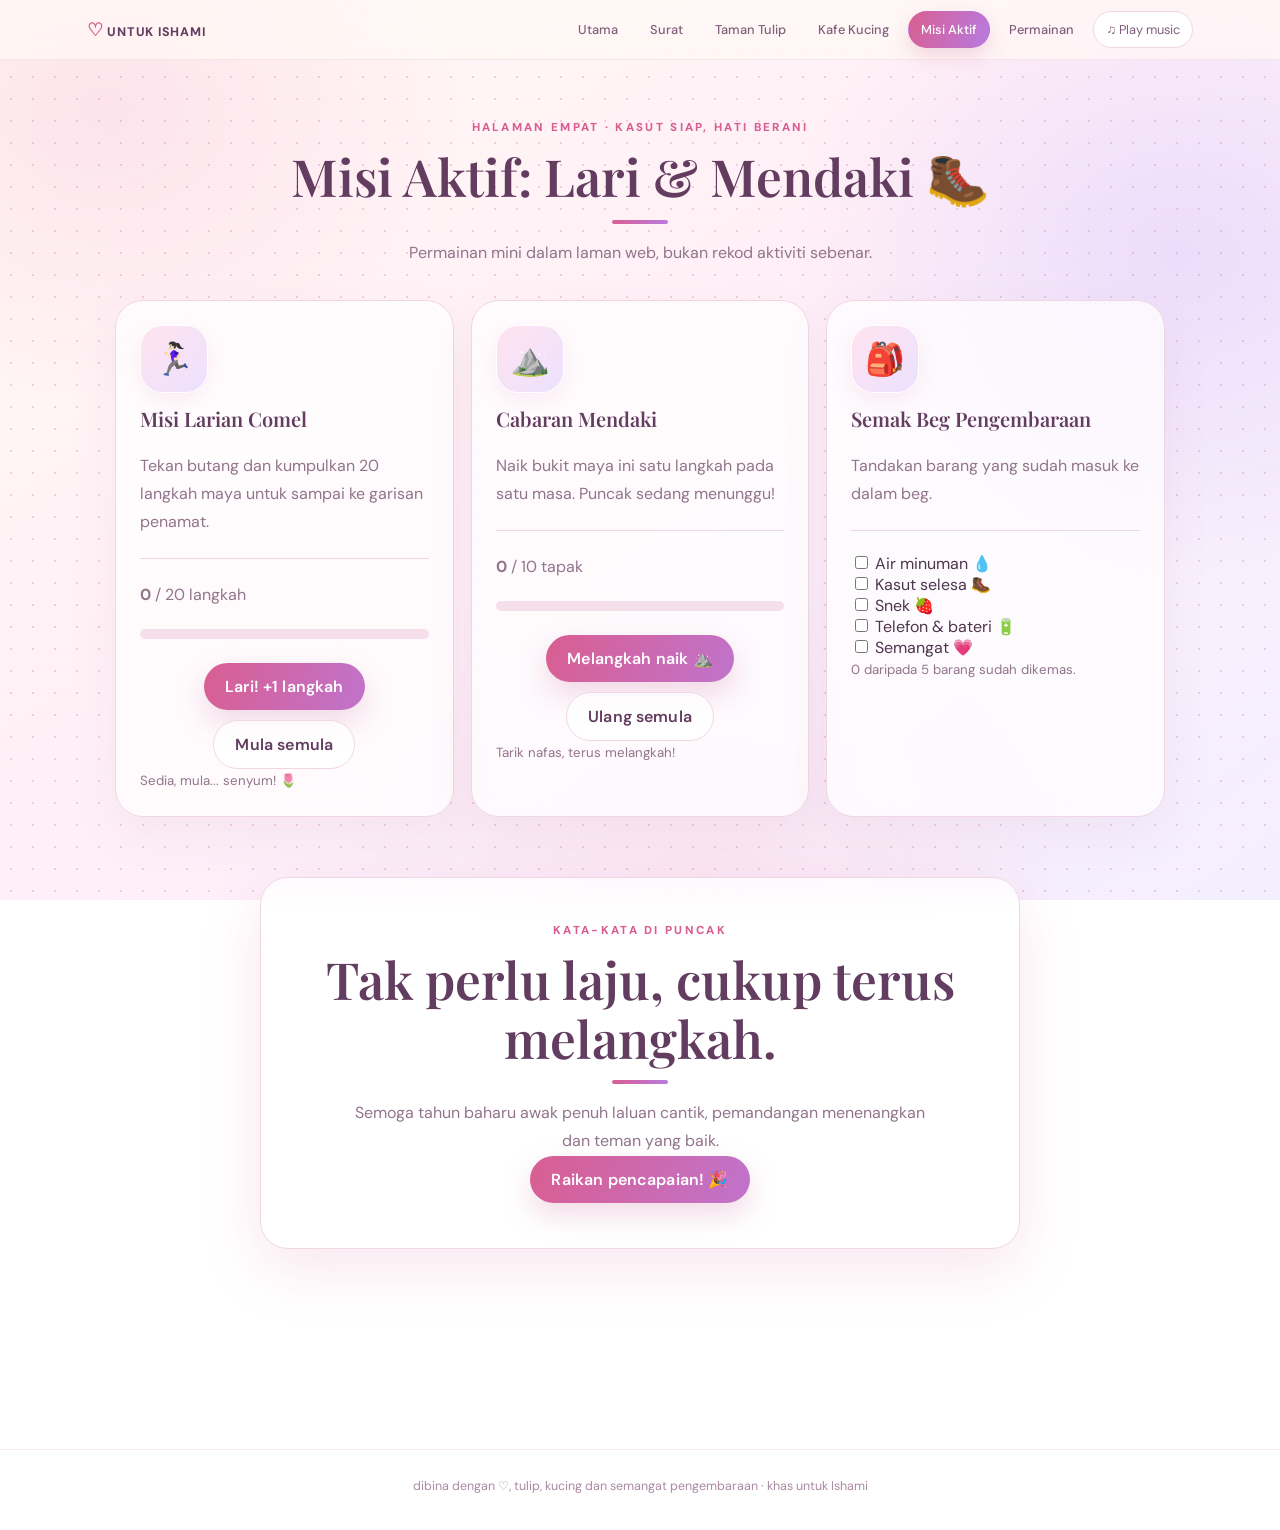
==== commit c8f93116: "Add files via upload" ====
--- a/adventure.html
+++ b/adventure.html
@@ -1 +1 @@
-<!doctype html><html lang="ms"><head><meta charset="utf-8"><meta name="viewport" content="width=device-width,initial-scale=1"><meta name="theme-color" content="#fff4f8"><title>Misi Aktif | Untuk Ishami ♡</title><link rel="icon" type="image/svg+xml" href="favicon.svg"><link rel="icon" href="favicon.ico" sizes="any"><link rel="apple-touch-icon" href="apple-touch-icon.png"><script src="lock.js"></script><link rel="stylesheet" href="style.css"></head><body><div class="topbar"><nav class="nav"><a class="brand" href="index.html"><span>♡</span> untuk Ishami</a><div class="navlinks"><a class="" href="index.html">Utama</a><a class="" href="letter.html">Surat</a><a class="" href="garden.html">Taman Tulip</a><a class="" href="cats.html">Kafe Kucing</a><a class="active" href="adventure.html">Misi Aktif</a><a class="" href="wishes.html">Permainan</a><button class="music-btn" id="musicBtn">♫ Muzik comel</button></div></nav></div><main class="section wrap"><div class="section-head"><div class="kicker">halaman empat · kasut siap, hati berani</div><h2>Misi Aktif: Lari & Mendaki 🥾</h2><p class="muted">Permainan mini dalam laman web, bukan rekod aktiviti sebenar.</p></div><div class="grid"><article class="card"><span class="big">🏃🏻‍♀️</span><h3>Misi Larian Comel</h3><p>Tekan butang dan kumpulkan 20 langkah maya untuk sampai ke garisan penamat.</p><div class="divider"></div><p><strong id="runScore">0</strong> / 20 langkah</p><div class="progress"><span id="runProgress"></span></div><div class="actions"><button class="btn" id="runStep">Lari! +1 langkah</button><button class="btn secondary" id="runReset">Mula semula</button></div><p class="tiny" id="runMessage">Sedia, mula... senyum! 🌷</p></article><article class="card"><span class="big">⛰️</span><h3>Cabaran Mendaki</h3><p>Naik bukit maya ini satu langkah pada satu masa. Puncak sedang menunggu!</p><div class="divider"></div><p><strong id="hikeScore">0</strong> / 10 tapak</p><div class="progress"><span id="hikeProgress"></span></div><div class="actions"><button class="btn" id="hikeStep">Melangkah naik ⛰️</button><button class="btn secondary" id="hikeReset">Ulang semula</button></div><p class="tiny" id="hikeMessage">Tarik nafas, terus melangkah!</p></article><article class="card"><span class="big">🎒</span><h3>Semak Beg Pengembaraan</h3><p>Tandakan barang yang sudah masuk ke dalam beg.</p><div class="divider"></div><label><input type="checkbox"> Air minuman 💧</label><br><label><input type="checkbox"> Kasut selesa 🥾</label><br><label><input type="checkbox"> Snek 🍓</label><br><label><input type="checkbox"> Telefon & bateri 🔋</label><br><label><input type="checkbox"> Semangat 💗</label><p class="tiny" id="packMessage">0 daripada 5 barang sudah dikemas.</p></article></div><section class="section"><div class="panel section-head"><div class="kicker">kata-kata di puncak</div><h2>Tak perlu laju, cukup terus melangkah.</h2><p class="muted">Semoga tahun baharu awak penuh laluan cantik, pemandangan menenangkan dan teman yang baik.</p><button class="btn" data-burst>Raikan pencapaian! 🎉</button></div></section></main><script>(function(){let r=0,h=0;function paint(){document.getElementById('runScore').textContent=r;document.getElementById('runProgress').style.width=r/20*100+'%';document.getElementById('runMessage').textContent=r===20?'GARISAN PENAMAT! Hebatnya awak! 🏅':'Teruskan! Setiap langkah bawa awak lebih dekat. 🏃🏻‍♀️';document.getElementById('hikeScore').textContent=h;document.getElementById('hikeProgress').style.width=h/10*100+'%';document.getElementById('hikeMessage').textContent=h===10?'AWAK TIBA DI PUNCAK! Nikmati pemandangan! 🏔️':'Satu langkah lagi menuju puncak. ⛰️'}document.getElementById('runStep').onclick=()=>{if(r<20)r++;paint();if(r===20)burst()};document.getElementById('hikeStep').onclick=()=>{if(h<10)h++;paint();if(h===10)burst()};document.getElementById('runReset').onclick=()=>{r=0;paint()};document.getElementById('hikeReset').onclick=()=>{h=0;paint()};document.querySelectorAll('input[type=checkbox]').forEach(c=>c.onchange=()=>{let n=[...document.querySelectorAll('input[type=checkbox]')].filter(x=>x.checked).length;document.getElementById('packMessage').textContent=n+' daripada 5 barang sudah dikemas.'})})();</script><footer class="footer">dibina dengan ♡, tulip, kucing dan semangat pengembaraan · khas untuk Ishami</footer><script src="script.js"></script></body></html>+<!doctype html><html lang="ms"><head><meta charset="utf-8"><meta name="viewport" content="width=device-width,initial-scale=1"><meta name="theme-color" content="#fff4f8"><title>Misi Aktif | Untuk Ishami ♡</title><link rel="icon" type="image/svg+xml" href="favicon.svg"><link rel="icon" href="favicon.ico" sizes="any"><link rel="apple-touch-icon" href="apple-touch-icon.png"><script src="lock.js"></script><link rel="stylesheet" href="style.css"></head><body><div class="topbar"><nav class="nav"><a class="brand" href="index.html"><span>♡</span> untuk Ishami</a><div class="navlinks"><a class="" href="index.html">Utama</a><a class="" href="letter.html">Surat</a><a class="" href="garden.html">Taman Tulip</a><a class="" href="cats.html">Kafe Kucing</a><a class="active" href="adventure.html">Misi Aktif</a><a class="" href="wishes.html">Permainan</a><button class="music-btn" id="musicBtn">♫ Play music</button></div></nav></div><main class="section wrap"><div class="section-head"><div class="kicker">halaman empat · kasut siap, hati berani</div><h2>Misi Aktif: Lari & Mendaki 🥾</h2><p class="muted">Permainan mini dalam laman web, bukan rekod aktiviti sebenar.</p></div><div class="grid"><article class="card"><span class="big">🏃🏻‍♀️</span><h3>Misi Larian Comel</h3><p>Tekan butang dan kumpulkan 20 langkah maya untuk sampai ke garisan penamat.</p><div class="divider"></div><p><strong id="runScore">0</strong> / 20 langkah</p><div class="progress"><span id="runProgress"></span></div><div class="actions"><button class="btn" id="runStep">Lari! +1 langkah</button><button class="btn secondary" id="runReset">Mula semula</button></div><p class="tiny" id="runMessage">Sedia, mula... senyum! 🌷</p></article><article class="card"><span class="big">⛰️</span><h3>Cabaran Mendaki</h3><p>Naik bukit maya ini satu langkah pada satu masa. Puncak sedang menunggu!</p><div class="divider"></div><p><strong id="hikeScore">0</strong> / 10 tapak</p><div class="progress"><span id="hikeProgress"></span></div><div class="actions"><button class="btn" id="hikeStep">Melangkah naik ⛰️</button><button class="btn secondary" id="hikeReset">Ulang semula</button></div><p class="tiny" id="hikeMessage">Tarik nafas, terus melangkah!</p></article><article class="card"><span class="big">🎒</span><h3>Semak Beg Pengembaraan</h3><p>Tandakan barang yang sudah masuk ke dalam beg.</p><div class="divider"></div><label><input type="checkbox"> Air minuman 💧</label><br><label><input type="checkbox"> Kasut selesa 🥾</label><br><label><input type="checkbox"> Snek 🍓</label><br><label><input type="checkbox"> Telefon & bateri 🔋</label><br><label><input type="checkbox"> Semangat 💗</label><p class="tiny" id="packMessage">0 daripada 5 barang sudah dikemas.</p></article></div><section class="section"><div class="panel section-head"><div class="kicker">kata-kata di puncak</div><h2>Tak perlu laju, cukup terus melangkah.</h2><p class="muted">Semoga tahun baharu awak penuh laluan cantik, pemandangan menenangkan dan teman yang baik.</p><button class="btn" data-burst>Raikan pencapaian! 🎉</button></div></section></main><script>(function(){let r=0,h=0;function paint(){document.getElementById('runScore').textContent=r;document.getElementById('runProgress').style.width=r/20*100+'%';document.getElementById('runMessage').textContent=r===20?'GARISAN PENAMAT! Hebatnya awak! 🏅':'Teruskan! Setiap langkah bawa awak lebih dekat. 🏃🏻‍♀️';document.getElementById('hikeScore').textContent=h;document.getElementById('hikeProgress').style.width=h/10*100+'%';document.getElementById('hikeMessage').textContent=h===10?'AWAK TIBA DI PUNCAK! Nikmati pemandangan! 🏔️':'Satu langkah lagi menuju puncak. ⛰️'}document.getElementById('runStep').onclick=()=>{if(r<20)r++;paint();if(r===20)burst()};document.getElementById('hikeStep').onclick=()=>{if(h<10)h++;paint();if(h===10)burst()};document.getElementById('runReset').onclick=()=>{r=0;paint()};document.getElementById('hikeReset').onclick=()=>{h=0;paint()};document.querySelectorAll('input[type=checkbox]').forEach(c=>c.onchange=()=>{let n=[...document.querySelectorAll('input[type=checkbox]')].filter(x=>x.checked).length;document.getElementById('packMessage').textContent=n+' daripada 5 barang sudah dikemas.'})})();</script><footer class="footer">dibina dengan ♡, tulip, kucing dan semangat pengembaraan · khas untuk Ishami</footer><script src="script.js"></script></body></html>
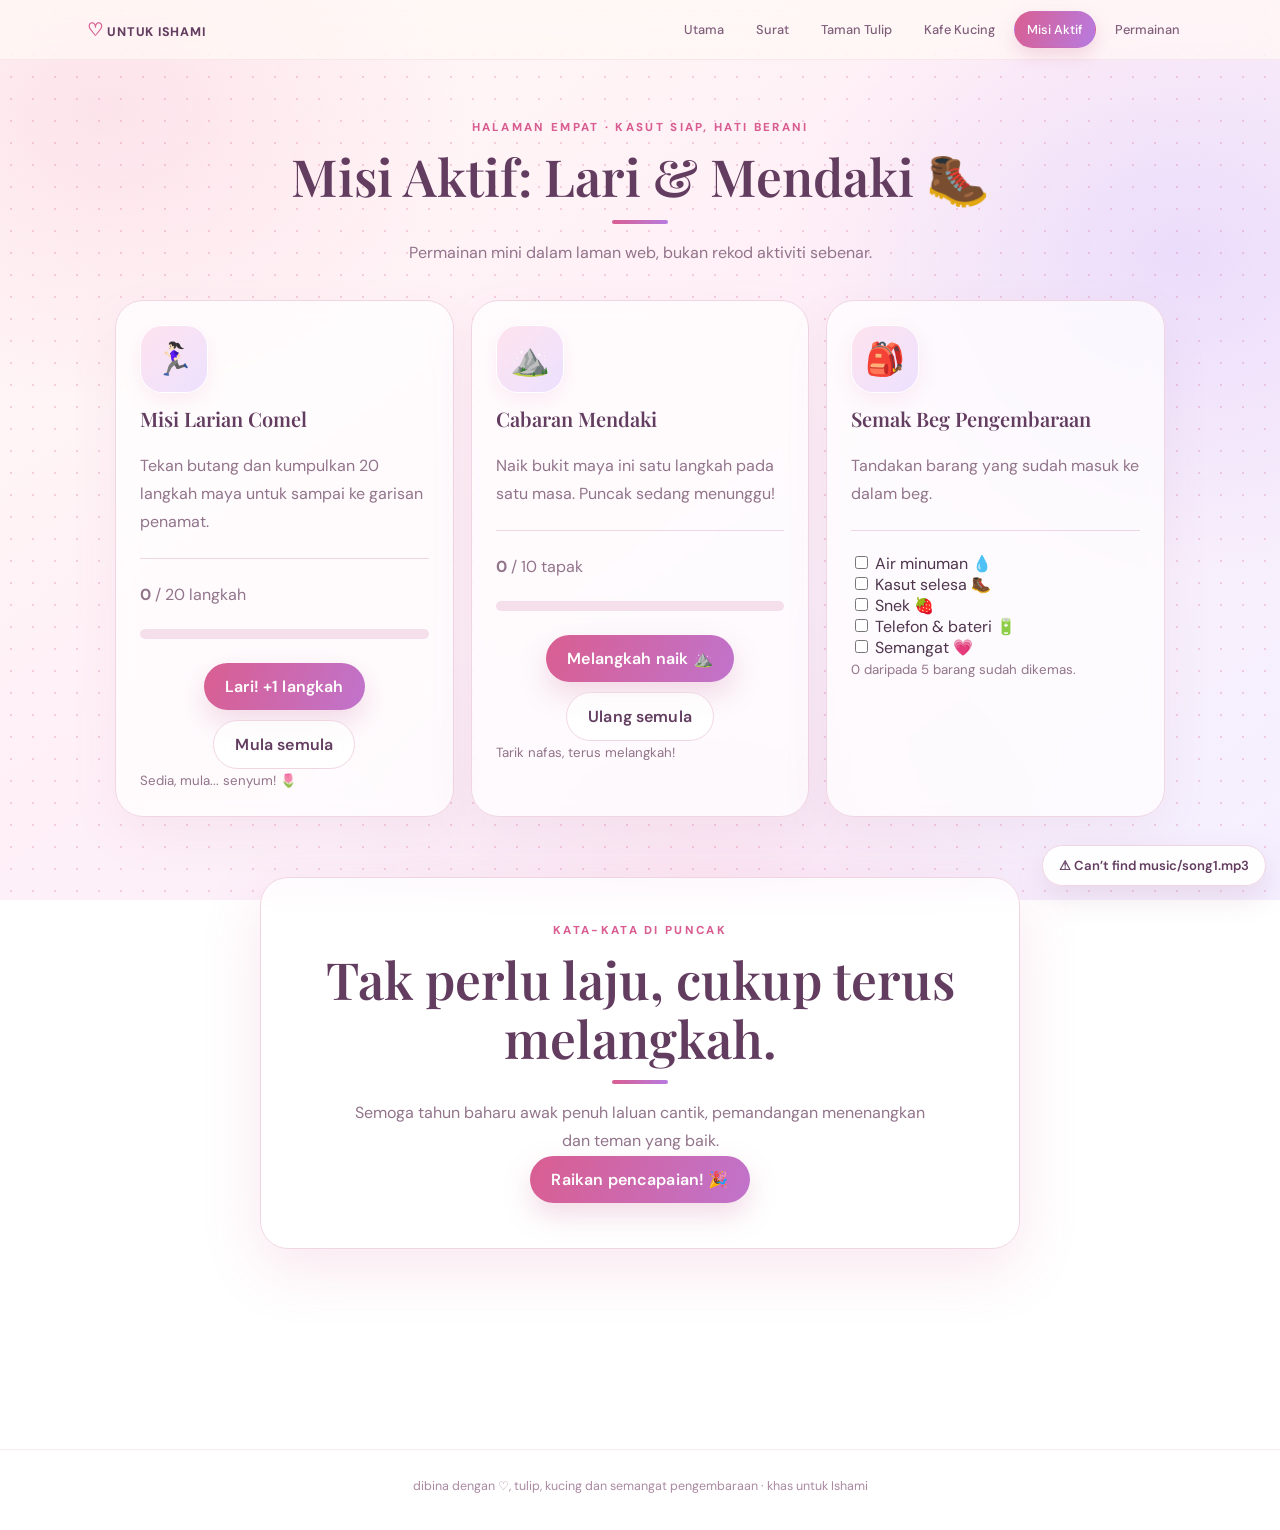
==== commit 62f85584: "Add files via upload" ====
--- a/adventure.html
+++ b/adventure.html
@@ -1 +1 @@
-<!doctype html><html lang="ms"><head><meta charset="utf-8"><meta name="viewport" content="width=device-width,initial-scale=1"><meta name="theme-color" content="#fff4f8"><title>Misi Aktif | Untuk Ishami ♡</title><link rel="icon" type="image/svg+xml" href="favicon.svg"><link rel="icon" href="favicon.ico" sizes="any"><link rel="apple-touch-icon" href="apple-touch-icon.png"><script src="lock.js"></script><link rel="stylesheet" href="style.css"></head><body><div class="topbar"><nav class="nav"><a class="brand" href="index.html"><span>♡</span> untuk Ishami</a><div class="navlinks"><a class="" href="index.html">Utama</a><a class="" href="letter.html">Surat</a><a class="" href="garden.html">Taman Tulip</a><a class="" href="cats.html">Kafe Kucing</a><a class="active" href="adventure.html">Misi Aktif</a><a class="" href="wishes.html">Permainan</a><button class="music-btn" id="musicBtn">♫ Play music</button></div></nav></div><main class="section wrap"><div class="section-head"><div class="kicker">halaman empat · kasut siap, hati berani</div><h2>Misi Aktif: Lari & Mendaki 🥾</h2><p class="muted">Permainan mini dalam laman web, bukan rekod aktiviti sebenar.</p></div><div class="grid"><article class="card"><span class="big">🏃🏻‍♀️</span><h3>Misi Larian Comel</h3><p>Tekan butang dan kumpulkan 20 langkah maya untuk sampai ke garisan penamat.</p><div class="divider"></div><p><strong id="runScore">0</strong> / 20 langkah</p><div class="progress"><span id="runProgress"></span></div><div class="actions"><button class="btn" id="runStep">Lari! +1 langkah</button><button class="btn secondary" id="runReset">Mula semula</button></div><p class="tiny" id="runMessage">Sedia, mula... senyum! 🌷</p></article><article class="card"><span class="big">⛰️</span><h3>Cabaran Mendaki</h3><p>Naik bukit maya ini satu langkah pada satu masa. Puncak sedang menunggu!</p><div class="divider"></div><p><strong id="hikeScore">0</strong> / 10 tapak</p><div class="progress"><span id="hikeProgress"></span></div><div class="actions"><button class="btn" id="hikeStep">Melangkah naik ⛰️</button><button class="btn secondary" id="hikeReset">Ulang semula</button></div><p class="tiny" id="hikeMessage">Tarik nafas, terus melangkah!</p></article><article class="card"><span class="big">🎒</span><h3>Semak Beg Pengembaraan</h3><p>Tandakan barang yang sudah masuk ke dalam beg.</p><div class="divider"></div><label><input type="checkbox"> Air minuman 💧</label><br><label><input type="checkbox"> Kasut selesa 🥾</label><br><label><input type="checkbox"> Snek 🍓</label><br><label><input type="checkbox"> Telefon & bateri 🔋</label><br><label><input type="checkbox"> Semangat 💗</label><p class="tiny" id="packMessage">0 daripada 5 barang sudah dikemas.</p></article></div><section class="section"><div class="panel section-head"><div class="kicker">kata-kata di puncak</div><h2>Tak perlu laju, cukup terus melangkah.</h2><p class="muted">Semoga tahun baharu awak penuh laluan cantik, pemandangan menenangkan dan teman yang baik.</p><button class="btn" data-burst>Raikan pencapaian! 🎉</button></div></section></main><script>(function(){let r=0,h=0;function paint(){document.getElementById('runScore').textContent=r;document.getElementById('runProgress').style.width=r/20*100+'%';document.getElementById('runMessage').textContent=r===20?'GARISAN PENAMAT! Hebatnya awak! 🏅':'Teruskan! Setiap langkah bawa awak lebih dekat. 🏃🏻‍♀️';document.getElementById('hikeScore').textContent=h;document.getElementById('hikeProgress').style.width=h/10*100+'%';document.getElementById('hikeMessage').textContent=h===10?'AWAK TIBA DI PUNCAK! Nikmati pemandangan! 🏔️':'Satu langkah lagi menuju puncak. ⛰️'}document.getElementById('runStep').onclick=()=>{if(r<20)r++;paint();if(r===20)burst()};document.getElementById('hikeStep').onclick=()=>{if(h<10)h++;paint();if(h===10)burst()};document.getElementById('runReset').onclick=()=>{r=0;paint()};document.getElementById('hikeReset').onclick=()=>{h=0;paint()};document.querySelectorAll('input[type=checkbox]').forEach(c=>c.onchange=()=>{let n=[...document.querySelectorAll('input[type=checkbox]')].filter(x=>x.checked).length;document.getElementById('packMessage').textContent=n+' daripada 5 barang sudah dikemas.'})})();</script><footer class="footer">dibina dengan ♡, tulip, kucing dan semangat pengembaraan · khas untuk Ishami</footer><script src="script.js"></script></body></html>+<!doctype html><html lang="ms"><head><meta charset="utf-8"><meta name="viewport" content="width=device-width,initial-scale=1"><meta name="theme-color" content="#fff4f8"><title>Misi Aktif | Untuk Ishami ♡</title><link rel="icon" type="image/svg+xml" href="favicon.svg"><link rel="icon" href="favicon.ico" sizes="any"><link rel="apple-touch-icon" href="apple-touch-icon.png"><script src="lock.js"></script><script src="music.js"></script><link rel="stylesheet" href="style.css"></head><body><div class="topbar"><nav class="nav"><a class="brand" href="index.html"><span>♡</span> untuk Ishami</a><div class="navlinks"><a class="" href="index.html">Utama</a><a class="" href="letter.html">Surat</a><a class="" href="garden.html">Taman Tulip</a><a class="" href="cats.html">Kafe Kucing</a><a class="active" href="adventure.html">Misi Aktif</a><a class="" href="wishes.html">Permainan</a></div></nav></div><main class="section wrap"><div class="section-head"><div class="kicker">halaman empat · kasut siap, hati berani</div><h2>Misi Aktif: Lari & Mendaki 🥾</h2><p class="muted">Permainan mini dalam laman web, bukan rekod aktiviti sebenar.</p></div><div class="grid"><article class="card"><span class="big">🏃🏻‍♀️</span><h3>Misi Larian Comel</h3><p>Tekan butang dan kumpulkan 20 langkah maya untuk sampai ke garisan penamat.</p><div class="divider"></div><p><strong id="runScore">0</strong> / 20 langkah</p><div class="progress"><span id="runProgress"></span></div><div class="actions"><button class="btn" id="runStep">Lari! +1 langkah</button><button class="btn secondary" id="runReset">Mula semula</button></div><p class="tiny" id="runMessage">Sedia, mula... senyum! 🌷</p></article><article class="card"><span class="big">⛰️</span><h3>Cabaran Mendaki</h3><p>Naik bukit maya ini satu langkah pada satu masa. Puncak sedang menunggu!</p><div class="divider"></div><p><strong id="hikeScore">0</strong> / 10 tapak</p><div class="progress"><span id="hikeProgress"></span></div><div class="actions"><button class="btn" id="hikeStep">Melangkah naik ⛰️</button><button class="btn secondary" id="hikeReset">Ulang semula</button></div><p class="tiny" id="hikeMessage">Tarik nafas, terus melangkah!</p></article><article class="card"><span class="big">🎒</span><h3>Semak Beg Pengembaraan</h3><p>Tandakan barang yang sudah masuk ke dalam beg.</p><div class="divider"></div><label><input type="checkbox"> Air minuman 💧</label><br><label><input type="checkbox"> Kasut selesa 🥾</label><br><label><input type="checkbox"> Snek 🍓</label><br><label><input type="checkbox"> Telefon & bateri 🔋</label><br><label><input type="checkbox"> Semangat 💗</label><p class="tiny" id="packMessage">0 daripada 5 barang sudah dikemas.</p></article></div><section class="section"><div class="panel section-head"><div class="kicker">kata-kata di puncak</div><h2>Tak perlu laju, cukup terus melangkah.</h2><p class="muted">Semoga tahun baharu awak penuh laluan cantik, pemandangan menenangkan dan teman yang baik.</p><button class="btn" data-burst>Raikan pencapaian! 🎉</button></div></section></main><script>(function(){let r=0,h=0;function paint(){document.getElementById('runScore').textContent=r;document.getElementById('runProgress').style.width=r/20*100+'%';document.getElementById('runMessage').textContent=r===20?'GARISAN PENAMAT! Hebatnya awak! 🏅':'Teruskan! Setiap langkah bawa awak lebih dekat. 🏃🏻‍♀️';document.getElementById('hikeScore').textContent=h;document.getElementById('hikeProgress').style.width=h/10*100+'%';document.getElementById('hikeMessage').textContent=h===10?'AWAK TIBA DI PUNCAK! Nikmati pemandangan! 🏔️':'Satu langkah lagi menuju puncak. ⛰️'}document.getElementById('runStep').onclick=()=>{if(r<20)r++;paint();if(r===20)burst()};document.getElementById('hikeStep').onclick=()=>{if(h<10)h++;paint();if(h===10)burst()};document.getElementById('runReset').onclick=()=>{r=0;paint()};document.getElementById('hikeReset').onclick=()=>{h=0;paint()};document.querySelectorAll('input[type=checkbox]').forEach(c=>c.onchange=()=>{let n=[...document.querySelectorAll('input[type=checkbox]')].filter(x=>x.checked).length;document.getElementById('packMessage').textContent=n+' daripada 5 barang sudah dikemas.'})})();</script><footer class="footer">dibina dengan ♡, tulip, kucing dan semangat pengembaraan · khas untuk Ishami</footer><script src="script.js"></script></body></html>
--- a/style.css
+++ b/style.css
@@ -70,3 +70,10 @@
 .lk{position:absolute;user-select:none;font-size:2.6rem;animation:drift 6s ease-in-out infinite;filter:drop-shadow(0 6px 8px #d879a533);opacity:.9}
 .lk1{top:9%;left:8%}.lk2{top:16%;right:9%;animation-delay:-2s}.lk3{bottom:12%;left:10%;animation-delay:-4s;font-size:3rem}.lk4{bottom:20%;right:12%;animation-delay:-1s}.lk5{top:52%;left:3%;animation-delay:-3s;font-size:2rem}.lk6{top:44%;right:4%;animation-delay:-5s;font-size:2rem;color:#d85d91}
 @media(max-width:560px){.lk{font-size:1.9rem}.lock-count{gap:7px}.lock-count .time-box{padding:12px 4px;border-radius:16px}.lock-count .time-box strong{font-size:1.5rem}.lock-count .time-box span{font-size:.58rem;letter-spacing:.06em}}
+
+/* floating music button */
+.music-fab{position:fixed;right:14px;bottom:14px;z-index:9998;max-width:calc(100vw - 28px);padding:11px 16px;border-radius:999px;border:1px solid var(--line);background:#ffffffe6;backdrop-filter:blur(10px);color:var(--plum);font-weight:600;font-size:.82rem;box-shadow:0 12px 28px #b67ba233;transition:transform .2s,box-shadow .2s}
+.music-fab:hover{transform:translateY(-2px);box-shadow:0 16px 34px #b67ba24d}
+.music-fab[aria-pressed=true]{background:var(--grad);color:#fff;border-color:transparent}
+.music-fab.waiting{animation:pulse 1.6s ease-in-out infinite;background:#fce7f0;border-color:#e9a3c0;color:var(--rose)}
+@keyframes pulse{0%,100%{transform:scale(1)}50%{transform:scale(1.07)}}
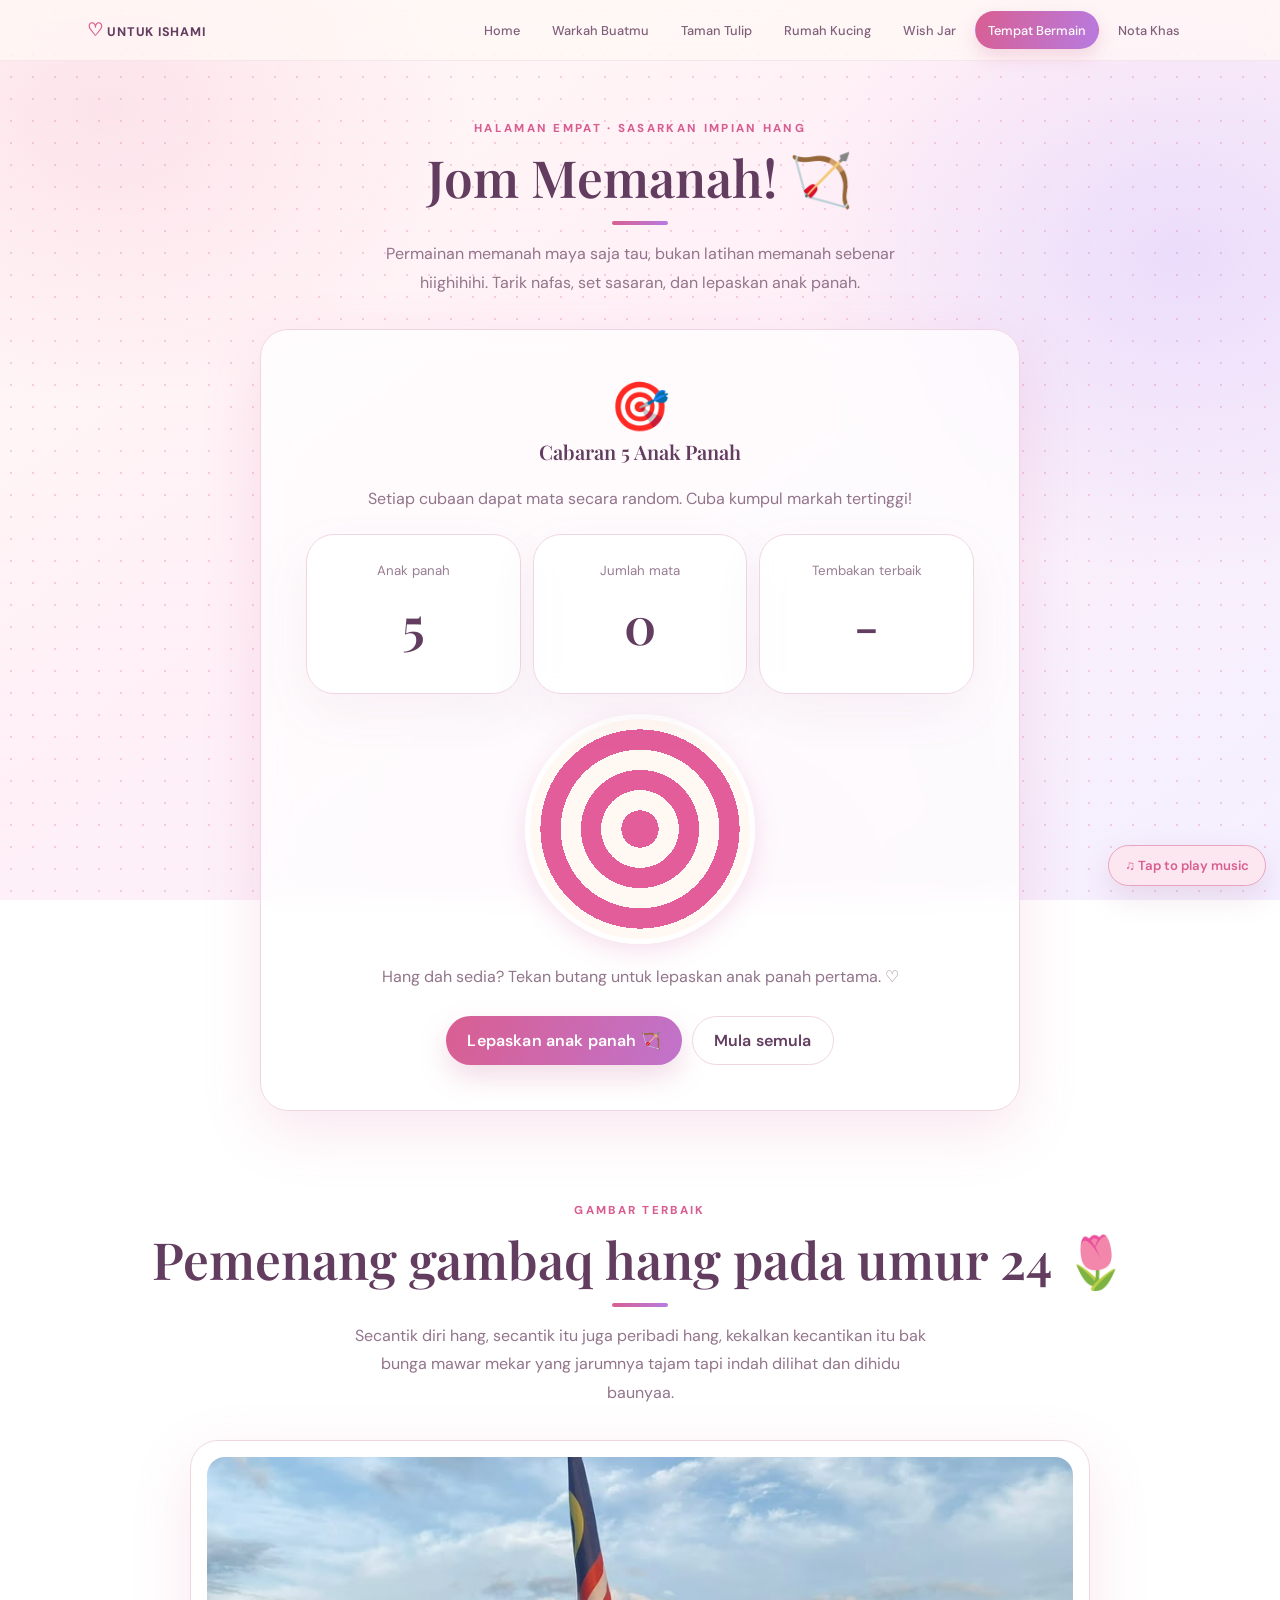
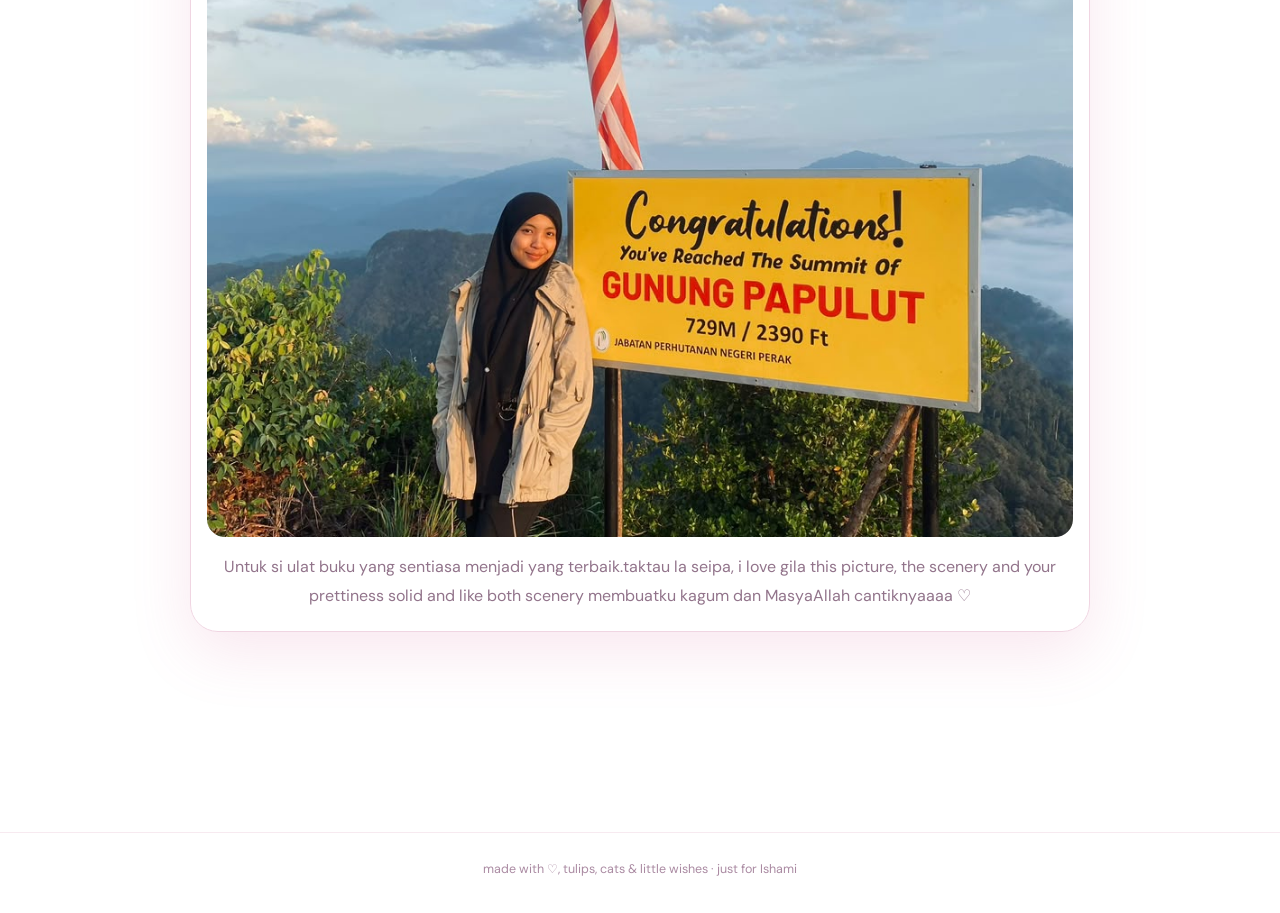
==== commit 8b6a35df: "Add files via upload" ====
--- a/adventure.html
+++ b/adventure.html
@@ -1 +1,16 @@
-<!doctype html><html lang="ms"><head><meta charset="utf-8"><meta name="viewport" content="width=device-width,initial-scale=1"><meta name="theme-color" content="#fff4f8"><title>Misi Aktif | Untuk Ishami ♡</title><link rel="icon" type="image/svg+xml" href="favicon.svg"><link rel="icon" href="favicon.ico" sizes="any"><link rel="apple-touch-icon" href="apple-touch-icon.png"><script src="lock.js"></script><script src="music.js"></script><link rel="stylesheet" href="style.css"></head><body><div class="topbar"><nav class="nav"><a class="brand" href="index.html"><span>♡</span> untuk Ishami</a><div class="navlinks"><a class="" href="index.html">Utama</a><a class="" href="letter.html">Surat</a><a class="" href="garden.html">Taman Tulip</a><a class="" href="cats.html">Kafe Kucing</a><a class="active" href="adventure.html">Misi Aktif</a><a class="" href="wishes.html">Permainan</a></div></nav></div><main class="section wrap"><div class="section-head"><div class="kicker">halaman empat · kasut siap, hati berani</div><h2>Misi Aktif: Lari & Mendaki 🥾</h2><p class="muted">Permainan mini dalam laman web, bukan rekod aktiviti sebenar.</p></div><div class="grid"><article class="card"><span class="big">🏃🏻‍♀️</span><h3>Misi Larian Comel</h3><p>Tekan butang dan kumpulkan 20 langkah maya untuk sampai ke garisan penamat.</p><div class="divider"></div><p><strong id="runScore">0</strong> / 20 langkah</p><div class="progress"><span id="runProgress"></span></div><div class="actions"><button class="btn" id="runStep">Lari! +1 langkah</button><button class="btn secondary" id="runReset">Mula semula</button></div><p class="tiny" id="runMessage">Sedia, mula... senyum! 🌷</p></article><article class="card"><span class="big">⛰️</span><h3>Cabaran Mendaki</h3><p>Naik bukit maya ini satu langkah pada satu masa. Puncak sedang menunggu!</p><div class="divider"></div><p><strong id="hikeScore">0</strong> / 10 tapak</p><div class="progress"><span id="hikeProgress"></span></div><div class="actions"><button class="btn" id="hikeStep">Melangkah naik ⛰️</button><button class="btn secondary" id="hikeReset">Ulang semula</button></div><p class="tiny" id="hikeMessage">Tarik nafas, terus melangkah!</p></article><article class="card"><span class="big">🎒</span><h3>Semak Beg Pengembaraan</h3><p>Tandakan barang yang sudah masuk ke dalam beg.</p><div class="divider"></div><label><input type="checkbox"> Air minuman 💧</label><br><label><input type="checkbox"> Kasut selesa 🥾</label><br><label><input type="checkbox"> Snek 🍓</label><br><label><input type="checkbox"> Telefon & bateri 🔋</label><br><label><input type="checkbox"> Semangat 💗</label><p class="tiny" id="packMessage">0 daripada 5 barang sudah dikemas.</p></article></div><section class="section"><div class="panel section-head"><div class="kicker">kata-kata di puncak</div><h2>Tak perlu laju, cukup terus melangkah.</h2><p class="muted">Semoga tahun baharu awak penuh laluan cantik, pemandangan menenangkan dan teman yang baik.</p><button class="btn" data-burst>Raikan pencapaian! 🎉</button></div></section></main><script>(function(){let r=0,h=0;function paint(){document.getElementById('runScore').textContent=r;document.getElementById('runProgress').style.width=r/20*100+'%';document.getElementById('runMessage').textContent=r===20?'GARISAN PENAMAT! Hebatnya awak! 🏅':'Teruskan! Setiap langkah bawa awak lebih dekat. 🏃🏻‍♀️';document.getElementById('hikeScore').textContent=h;document.getElementById('hikeProgress').style.width=h/10*100+'%';document.getElementById('hikeMessage').textContent=h===10?'AWAK TIBA DI PUNCAK! Nikmati pemandangan! 🏔️':'Satu langkah lagi menuju puncak. ⛰️'}document.getElementById('runStep').onclick=()=>{if(r<20)r++;paint();if(r===20)burst()};document.getElementById('hikeStep').onclick=()=>{if(h<10)h++;paint();if(h===10)burst()};document.getElementById('runReset').onclick=()=>{r=0;paint()};document.getElementById('hikeReset').onclick=()=>{h=0;paint()};document.querySelectorAll('input[type=checkbox]').forEach(c=>c.onchange=()=>{let n=[...document.querySelectorAll('input[type=checkbox]')].filter(x=>x.checked).length;document.getElementById('packMessage').textContent=n+' daripada 5 barang sudah dikemas.'})})();</script><footer class="footer">dibina dengan ♡, tulip, kucing dan semangat pengembaraan · khas untuk Ishami</footer><script src="script.js"></script></body></html>+<!doctype html>
+<html lang="ms"><head><meta charset="utf-8"><meta name="viewport" content="width=device-width,initial-scale=1,viewport-fit=cover"><meta name="theme-color" content="#fff4f8"><meta name="description" content="Tempat bermain kecil buat Ishami, dengan permainan memanah dan satu gambar kenangan."><title>Tempat Bermain | Buat Ishami ♡</title><link rel="icon" type="image/svg+xml" href="favicon.svg"><link rel="icon" href="favicon.ico" sizes="any"><link rel="apple-touch-icon" href="apple-touch-icon.png"><script src="music.js"></script><link rel="stylesheet" href="style.css"></head><body>
+<div class="topbar"><nav class="nav"><a class="brand" href="index.html"><span>♡</span> untuk Ishami</a><div class="navlinks"><a href="index.html">Home</a><a href="letter.html">Warkah Buatmu</a><a href="garden.html">Taman Tulip</a><a href="cats.html">Rumah Kucing</a><a href="wishes.html">Wish Jar</a><a class="active" href="adventure.html" aria-current="page">Tempat Bermain</a><a href="messages.html">Nota Khas</a></div></nav></div>
+<main class="section wrap">
+ <div class="section-head"><div class="kicker">halaman empat · sasarkan impian hang</div><h2>Jom Memanah! 🏹</h2><p class="muted">Permainan memanah maya saja tau, bukan latihan memanah sebenar hiighihihi. Tarik nafas, set sasaran, dan lepaskan anak panah.</p></div>
+ <section class="panel" style="text-align:center;max-width:760px;margin:0 auto 2rem">
+  <div style="font-size:3rem" aria-hidden="true">🎯</div><h3>Cabaran 5 Anak Panah</h3><p class="muted">Setiap cubaan dapat mata secara random. Cuba kumpul markah tertinggi!</p>
+  <div class="grid" style="grid-template-columns:repeat(3,minmax(0,1fr));gap:.75rem;margin:1.25rem 0"><div class="card"><span class="tiny">Anak panah</span><h2 id="arrowsLeft">5</h2></div><div class="card"><span class="tiny">Jumlah mata</span><h2 id="archeryScore">0</h2></div><div class="card"><span class="tiny">Tembakan terbaik</span><h2 id="bestShot">-</h2></div></div>
+  <div id="target" role="img" aria-label="Sasaran memanah dengan lima gelang warna" style="width:min(230px,65vw);aspect-ratio:1;border-radius:50%;margin:1.2rem auto;background:radial-gradient(circle,#e35d9b 0 12%,#fff8f3 12% 25%,#e35d9b 25% 38%,#fff8f3 38% 51%,#e35d9b 51% 64%,#fff8f3 64% 77%,#d9a0e5 77% 100%);border:5px solid #fff;box-shadow:0 8px 25px #d56ba433;display:grid;place-items:center"><span id="shotMark" style="font-size:2rem;opacity:0">🏹</span></div>
+  <p id="archeryMessage" aria-live="polite" class="muted">Hang dah sedia? Tekan butang untuk lepaskan anak panah pertama. ♡</p><div class="actions" style="justify-content:center"><button class="btn" id="shootBtn" type="button">Lepaskan anak panah 🏹</button><button class="btn secondary" id="resetBtn" type="button">Mula semula</button></div>
+ </section>
+ <section class="section"><div class="section-head"><div class="kicker">gambar terbaik</div><h2>Pemenang gambaq hang pada umur 24 🌷</h2><p class="muted">Secantik diri hang, secantik itu juga peribadi hang, kekalkan kecantikan itu bak bunga mawar mekar yang jarumnya tajam tapi indah dilihat dan dihidu baunyaa.</p></div><figure class="panel" style="padding:clamp(.6rem,2vw,1rem);max-width:900px;margin:0 auto"><img src="images/archery-garden.jpeg" alt="taktau la seipa, i love gila this picture, the scenery and your prettiness solid and like both scenery membuatku kagum dan MasyaAllah cantiknyaaaa" loading="lazy" style="display:block;width:100%;height:auto;max-height:680px;object-fit:cover;border-radius:18px"><figcaption class="muted" style="text-align:center;padding:1rem .5rem .3rem">Untuk si ulat buku yang sentiasa menjadi yang terbaik.taktau la seipa, i love gila this picture, the scenery and your prettiness solid and like both scenery membuatku kagum dan MasyaAllah cantiknyaaaa ♡</figcaption></figure></section>
+</main><footer class="footer">made with ♡, tulips, cats & little wishes · just for Ishami</footer>
+<script>
+(()=>{let shots=0,total=0,best=0;const left=document.getElementById('arrowsLeft'),score=document.getElementById('archeryScore'),bestEl=document.getElementById('bestShot'),msg=document.getElementById('archeryMessage'),mark=document.getElementById('shotMark'),shoot=document.getElementById('shootBtn');const outcomes=[0,2,3,5,7,10];const words={0:'Tersasar sikit! Tak apa, pemanah hebat pun berlatih dulu. ♡',2:'Kena gelang luar! Sikit lagi, hang boleh buat.',3:'Cantik! Anak panah dah kena sasaran. 🎯',5:'Tepat! Bidikan yang elok tu!',7:'Wah, dekat dengan tengah! Hebatnya hang!',10:'BULLSEYE! Tepat di tengah! Padu sungguh! 💗'};function reset(){shots=0;total=0;best=0;left.textContent='5';score.textContent='0';bestEl.textContent='-';msg.textContent='Hang dah sedia? Tekan butang untuk lepaskan anak panah pertama. ♡';mark.style.opacity='0';shoot.disabled=false;shoot.textContent='Lepaskan anak panah 🏹'}shoot.addEventListener('click',()=>{if(shots>=5)return;shots++;const points=outcomes[Math.floor(Math.random()*outcomes.length)];total+=points;best=Math.max(best,points);left.textContent=5-shots;score.textContent=total;bestEl.textContent=best;mark.style.opacity='1';mark.textContent=points===10?'🎯':'🏹';msg.textContent='Tembakan '+shots+'/5 · '+words[points];if(shots===5){shoot.disabled=true;shoot.textContent='Cabaran selesai!';msg.textContent+=' Jumlah akhir hang: '+total+' mata. '+(total>=25?'Juara taman! 🏆':'Nak cuba lagi? Tekan mula semula. ♡')}});document.getElementById('resetBtn').addEventListener('click',reset);})();
+</script><script src="script.js"></script></body></html>
--- a/style.css
+++ b/style.css
@@ -77,3 +77,29 @@
 .music-fab[aria-pressed=true]{background:var(--grad);color:#fff;border-color:transparent}
 .music-fab.waiting{animation:pulse 1.6s ease-in-out infinite;background:#fce7f0;border-color:#e9a3c0;color:var(--rose)}
 @keyframes pulse{0%,100%{transform:scale(1)}50%{transform:scale(1.07)}}
+
+
+/* New birthday pages: real-flower photography, next-read shelf, private notes, and trail journal */
+.tulip-photo-wrap{position:relative;overflow:hidden;border-radius:22px;margin:24px 0 28px;box-shadow:0 14px 38px #9c5b8220;max-height:370px}
+.tulip-photo{display:block;width:100%;height:clamp(220px,38vw,370px);object-fit:cover}
+.photo-note{position:absolute;left:16px;bottom:16px;padding:10px 14px;border-radius:999px;background:#fffdf0e8;color:#80536e;font:italic 1rem "Playfair Display",serif}
+.next-read-panel{max-width:820px}.book-hero{display:flex;align-items:center;gap:24px}.book-stack{display:flex;align-items:center;font-size:3rem;min-width:120px}.book-stack span{display:inline-block;margin-left:-12px;filter:drop-shadow(0 8px 8px #9c5b8220)}.book-stack span:first-child{margin-left:0;transform:rotate(-10deg)}.book-stack span:nth-child(2){transform:translateY(-8px)}.book-stack span:nth-child(3){transform:rotate(9deg)}
+.next-read-form{display:grid;gap:10px}.next-read-form label,.private-note-panel label,.panel label[for="trailNote"]{font-weight:700;color:var(--plum);margin-top:7px}.next-read-form input,.next-read-form textarea,.private-note-panel textarea,.panel textarea{width:100%;border:1px solid var(--line);background:#fffefa;border-radius:14px;padding:13px 15px;color:var(--ink);outline:none}.next-read-form input:focus,.next-read-form textarea:focus,.private-note-panel textarea:focus,.panel textarea:focus{border-color:#d85d91;box-shadow:0 0 0 3px #d85d911c}
+.private-note-panel{max-width:780px}.private-note-icon{text-align:center;font-size:3rem;margin-bottom:15px}.privacy-note{line-height:1.7;margin-top:25px;padding:14px 16px;border-radius:14px;background:#fff7ed;border:1px solid #f2dfca;color:#8a6d5d}.sealed-note{margin-top:24px;border:1px dashed #d85d91;border-radius:18px;padding:20px;background:#fff8fc}.sealed-note p{white-space:pre-wrap;line-height:1.9;margin-bottom:0}
+.trail-choice{width:100%;text-align:left;color:inherit;border:1px solid var(--line);font:inherit;cursor:pointer}.trail-choice.chosen{border-color:var(--rose);background:#fff3f8;box-shadow:0 0 0 3px #d85d9118}.trail-output{margin-top:18px;text-align:center;line-height:1.8}.trail-moods{grid-template-columns:repeat(3,minmax(0,1fr))}
+@media(max-width:700px){.book-hero{align-items:flex-start;gap:12px;flex-direction:column}.book-stack{font-size:2.4rem}.trail-moods{grid-template-columns:1fr}.nav{align-items:flex-start;flex-direction:column}.navlinks{justify-content:flex-start}.navlinks a{padding:8px 10px}}
+
+
+/* Final polish: stable navigation, readable tap targets, and gentler transitions */
+html { scroll-padding-top: 88px; }
+body { -webkit-font-smoothing: antialiased; text-rendering: optimizeLegibility; }
+img { max-width: 100%; }
+.navlinks a { display: inline-flex; align-items: center; justify-content: center; min-height: 38px; }
+.navlinks { min-width: 0; }
+@media (max-width: 760px) {
+  .nav { gap: 8px; }
+  .navlinks { overscroll-behavior-x: contain; -webkit-overflow-scrolling: touch; }
+  .navlinks a { min-height: 40px; }
+  .wrap { width: min(1050px, calc(100% - 28px)); }
+}
+@media (prefers-reduced-motion: reduce) { html { scroll-behavior: auto; } }
